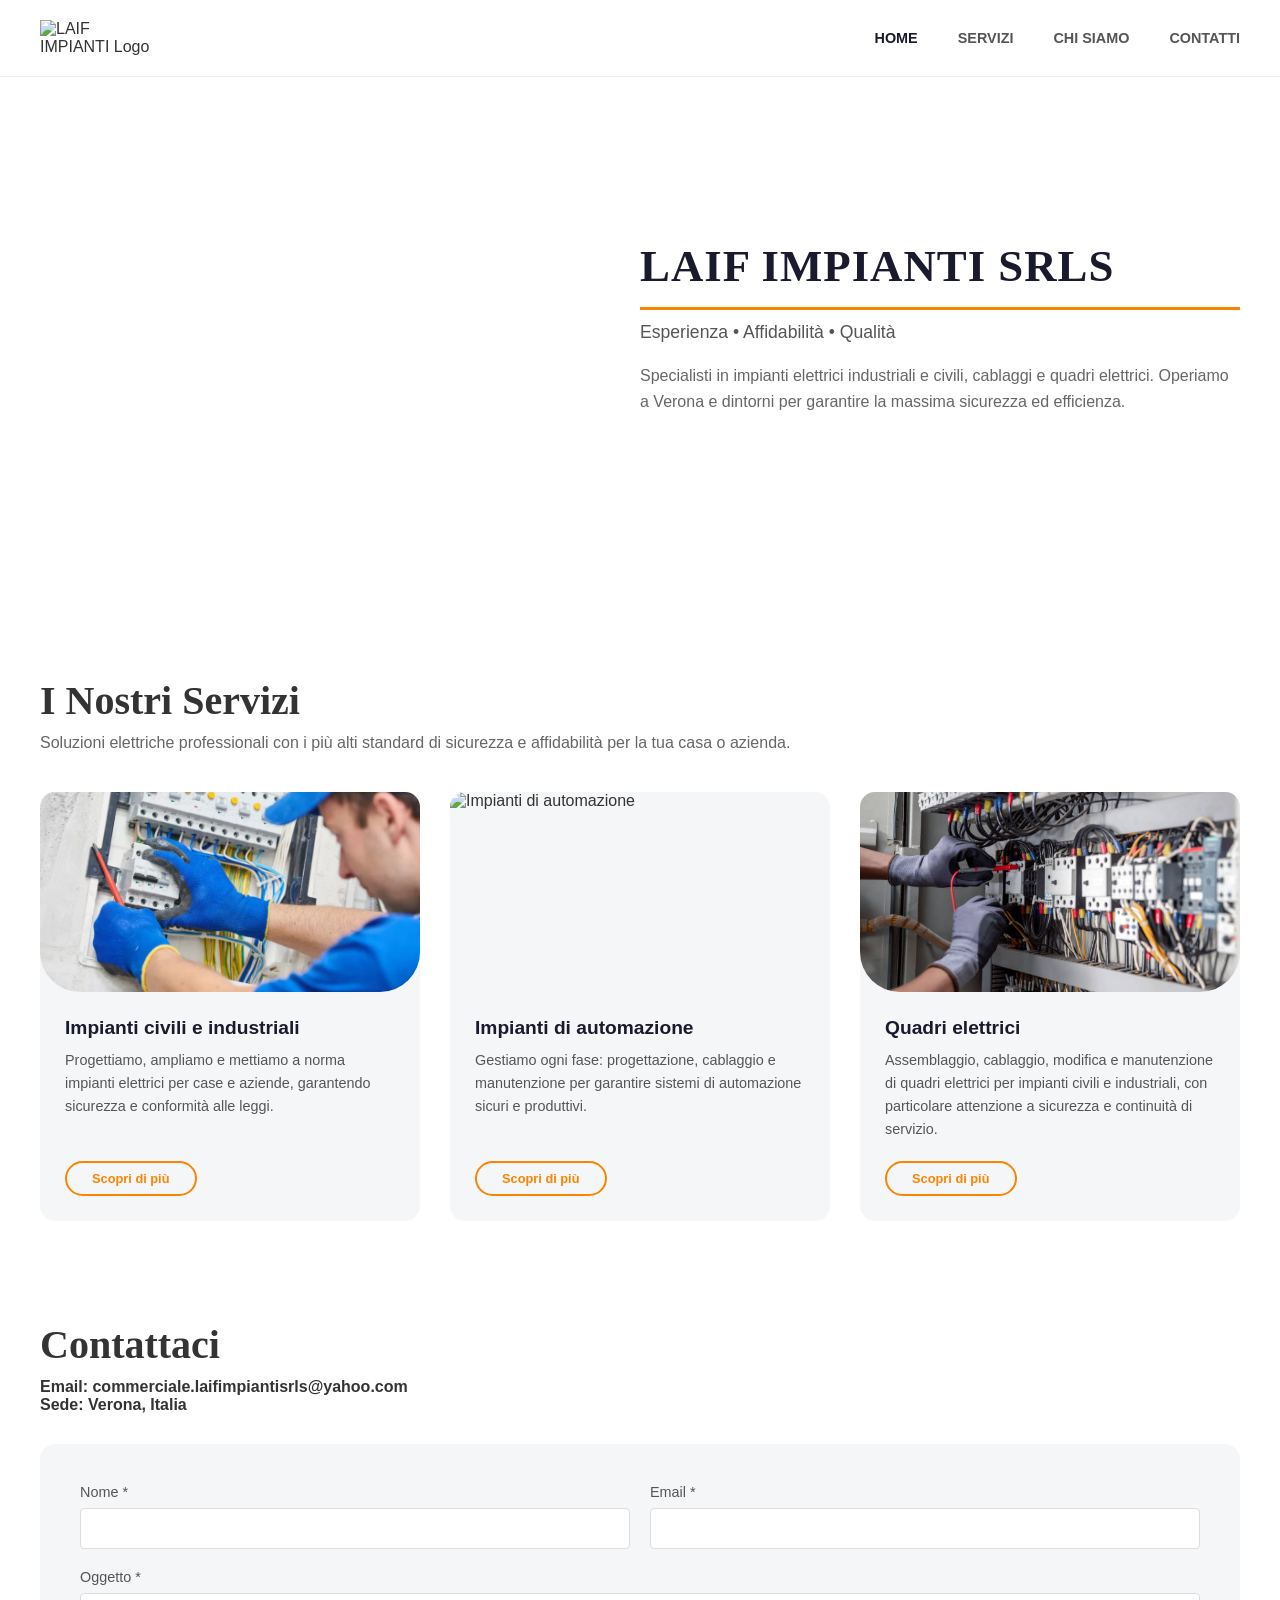
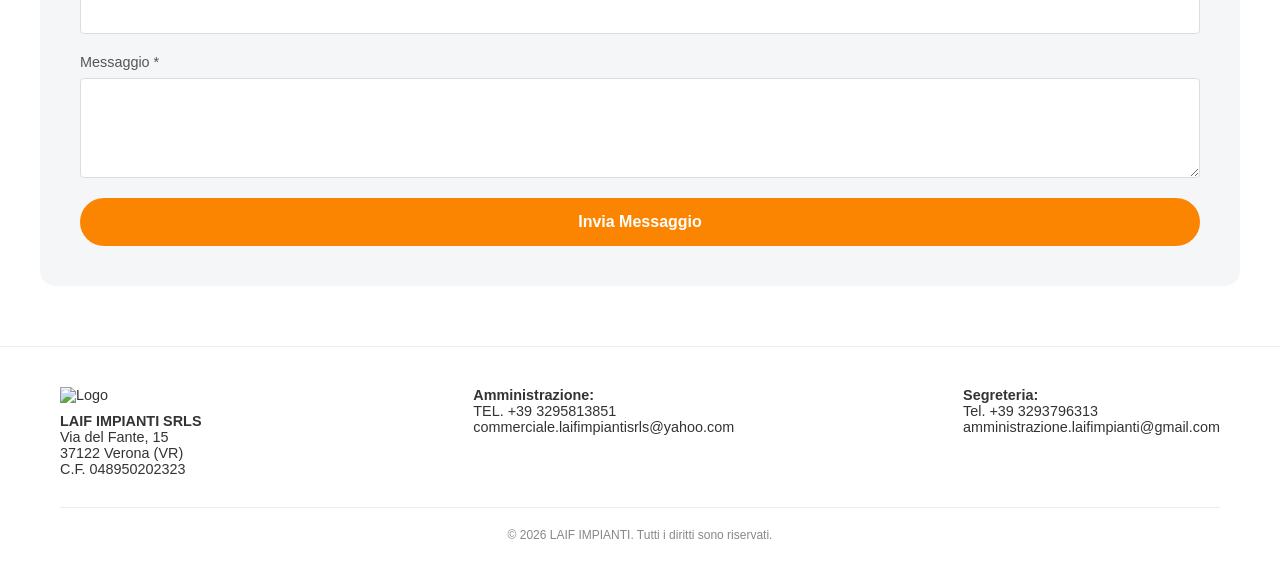
==== index.html @ b5aeb515 "Rename index.html.txt to index.html" ====
<!DOCTYPE html>
<html lang="it">
<head>
    <meta charset="UTF-8">
    <meta name="viewport" content="width=device-width, initial-scale=1.0">
    <title>LAIF IMPIANTI SRLS - Home</title>
    <style>
        * { margin: 0; padding: 0; box-sizing: border-box; }
        body { font-family: 'Open Sans', sans-serif; color: #333; background: #fff; }
        a { text-decoration: none; color: inherit; }
        ul { list-style: none; }

        .container { max-width: 1200px; margin: 0 auto; padding: 0 20px; }

        /* --- HEADER --- */
        header {
            display: flex; justify-content: space-between; align-items: center;
            padding: 20px 40px; border-bottom: 1px solid #eee;
        }
        .logo { width: 120px; height: auto; }
        nav ul { display: flex; gap: 40px; }
        nav a {
            text-transform: uppercase; font-size: 0.9rem;
            color: #555; font-weight: 600;
        }
        nav a.active { color: #1a1a2e; }

        /* --- HERO --- */
        .hero {
            display: flex; flex-wrap: wrap; min-height: 500px;
            margin-bottom: 60px;
        }
        .hero-img {
            flex: 1; min-width: 300px;
            background-image: url('operaio-cablaggio.jpg');
            background-size: cover; background-position: center;
        }
        .hero-text {
            flex: 1; min-width: 300px; padding: 60px 40px;
            display: flex; flex-direction: column; justify-content: center;
        }
        .hero-text h1 {
            font-family: 'Georgia', serif;
            font-size: 2.8rem; font-weight: 900;
            text-transform: uppercase; letter-spacing: 1px;
            color: #1a1a2e; margin-bottom: 15px;
        }
        .hero-text .sub {
            border-top: 3px solid #fb8500; padding-top: 12px;
            font-size: 1.1rem; color: #555; margin-bottom: 20px;
        }
        .hero-text p { color: #666; line-height: 1.6; }

        /* --- SERVIZI --- */
        .servizi { padding: 40px 0 80px; }
        .servizi h2 {
            font-family: 'Georgia', serif;
            font-size: 2.5rem; margin-bottom: 10px;
        }
        .servizi .sottotitolo { color: #666; margin-bottom: 40px; }

        .cards-grid {
            display: grid; grid-template-columns: repeat(auto-fit, minmax(280px, 1fr));
            gap: 30px;
        }
        .card {
            background: #f5f6f8; border-radius: 15px; overflow: hidden;
            display: flex; flex-direction: column;
        }
        .card img {
            width: 100%; height: 200px; object-fit: cover;
            border-bottom-left-radius: 40px;
            border-bottom-right-radius: 40px;
        }
        .card-body { padding: 25px; flex-grow: 1; display: flex; flex-direction: column; }
        .card-body h3 { font-size: 1.2rem; margin-bottom: 10px; color: #1a1a2e; }
        .card-body p { font-size: 0.9rem; color: #555; margin-bottom: 20px; line-height: 1.6; }
        .btn-piu {
            display: inline-block; border: 2px solid #fb8500;
            color: #fb8500; padding: 8px 25px; border-radius: 50px;
            font-size: 0.8rem; font-weight: 600; text-align: center;
            margin-top: auto; align-self: flex-start;
        }

        /* --- CONTATTI --- */
        .contatti { padding: 20px 0 60px; }
        .contatti h2 {
            font-family: 'Georgia', serif;
            font-size: 2.5rem; margin-bottom: 10px;
        }
        .contatti-info { margin-bottom: 30px; font-weight: 600; }

        .form-box {
            background: #f5f6f8; padding: 40px; border-radius: 15px;
        }
        .form-row { display: flex; gap: 20px; flex-wrap: wrap; margin-bottom: 20px; }
        .form-group { flex: 1; min-width: 250px; display: flex; flex-direction: column; }
        .form-group label { font-size: 0.9rem; color: #555; margin-bottom: 8px; }
        .form-group input, .form-group textarea {
            padding: 12px; border: 1px solid #ddd; border-radius: 4px;
            width: 100%; background: white;
        }
        .form-group textarea { height: 100px; resize: vertical; }
        .btn-invia {
            width: 100%; padding: 15px; background: #fb8500;
            border: none; border-radius: 30px; color: white;
            font-weight: bold; font-size: 1rem; cursor: pointer;
        }

        /* --- FOOTER --- */
        footer { border-top: 1px solid #eee; padding: 40px 0 20px; font-size: 0.9rem; }
        .footer-grid {
            display: grid; grid-template-columns: 1fr 2fr; gap: 40px;
            margin-bottom: 30px;
        }
        .footer-col p { font-size: 0.85rem; line-height: 1.6; color: #555; }
        .footer-col strong { font-weight: 700; }
        .copyright {
            text-align: center; color: #888;
            font-size: 0.75rem; border-top: 1px solid #eee;
            padding-top: 20px;
        }

        @media (max-width: 768px) {
            header { flex-direction: column; gap: 15px; }
            nav ul { flex-wrap: wrap; justify-content: center; gap: 15px; }
            .footer-grid { grid-template-columns: 1fr; }
        }
    </style>
</head>
<body>

    <header>
        <img src="logo-laif.png" alt="LAIF IMPIANTI Logo" class="logo">
        <nav>
            <ul>
                <li><a href="index.html" class="active">Home</a></li>
                <li><a href="servizi.html">Servizi</a></li>
                <li><a href="chi-siamo.html">Chi Siamo</a></li>
                <li><a href="contatti.html">Contatti</a></li>
            </ul>
        </nav>
    </header>

    <main>
        <!-- HERO -->
        <section class="hero">
            <div class="hero-img"></div>
            <div class="hero-text">
                <h1>LAIF IMPIANTI SRLS</h1>
                <div class="sub">Esperienza • Affidabilità • Qualità</div>
                <p>Specialisti in impianti elettrici industriali e civili, cablaggi e quadri elettrici. Operiamo a Verona e dintorni per garantire la massima sicurezza ed efficienza.</p>
            </div>
        </section>

        <!-- SERVIZI -->
        <section class="servizi container">
            <h2>I Nostri Servizi</h2>
            <p class="sottotitolo">Soluzioni elettriche professionali con i più alti standard di sicurezza e affidabilità per la tua casa o azienda.</p>

            <div class="cards-grid">
                <div class="card">
                    <img src="impianto-elettrico.jpg" alt="Impianti civili e industriali">
                    <div class="card-body">
                        <h3>Impianti civili e industriali</h3>
                        <p>Progettiamo, ampliamo e mettiamo a norma impianti elettrici per case e aziende, garantendo sicurezza e conformità alle leggi.</p>
                        <a href="servizi.html" class="btn-piu">Scopri di più</a>
                    </div>
                </div>
                <div class="card">
                    <img src="robot-fabbrica.jpg" alt="Impianti di automazione">
                    <div class="card-body">
                        <h3>Impianti di automazione</h3>
                        <p>Gestiamo ogni fase: progettazione, cablaggio e manutenzione per garantire sistemi di automazione sicuri e produttivi.</p>
                        <a href="servizi.html" class="btn-piu">Scopri di più</a>
                    </div>
                </div>
                <div class="card">
                    <img src="cablaggio-quadro.jpg" alt="Quadri elettrici">
                    <div class="card-body">
                        <h3>Quadri elettrici</h3>
                        <p>Assemblaggio, cablaggio, modifica e manutenzione di quadri elettrici per impianti civili e industriali, con particolare attenzione a sicurezza e continuità di servizio.</p>
                        <a href="servizi.html" class="btn-piu">Scopri di più</a>
                    </div>
                </div>
            </div>
        </section>

        <!-- CONTATTI -->
        <section class="contatti container">
            <h2>Contattaci</h2>
            <div class="contatti-info">
                <p>Email: commerciale.laifimpiantisrls@yahoo.com</p>
                <p>Sede: Verona, Italia</p>
            </div>

            <div class="form-box">
                <form action="https://formspree.io/f/IL-TUO-ID" method="POST">
                    <div class="form-row">
                        <div class="form-group">
                            <label>Nome *</label>
                            <input type="text" name="nome" required>
                        </div>
                        <div class="form-group">
                            <label>Email *</label>
                            <input type="email" name="email" required>
                        </div>
                    </div>
                    <div class="form-group" style="margin-bottom:20px">
                        <label>Oggetto *</label>
                        <input type="text" name="oggetto" required>
                    </div>
                    <div class="form-group" style="margin-bottom:20px">
                        <label>Messaggio *</label>
                        <textarea name="messaggio" required></textarea>
                    </div>
                    <button type="submit" class="btn-invia">Invia Messaggio</button>
                </form>
            </div>
        </section>
    </main>

    <footer>
        <div class="container">
            <div class="footer-grid">
                <div>
                    <img src="logo-laif.png" alt="Logo" style="width:100px; margin-bottom:10px;">
                    <h4>LAIF IMPIANTI SRLS</h4>
                    <p>
                        Via del Fante, 15<br>
                        37122 Verona (VR)<br>
                        C.F. 048950202323
                    </p>
                </div>
                <div style="display:flex; justify-content:space-between; flex-wrap:wrap; gap:20px;">
                    <div>
                        <strong>Amministrazione:</strong><br>
                        TEL. +39 3295813851<br>
                        commerciale.laifimpiantisrls@yahoo.com
                    </div>
                    <div>
                        <strong>Segreteria:</strong><br>
                        Tel. +39 3293796313<br>
                        amministrazione.laifimpianti@gmail.com
                    </div>
                </div>
            </div>
            <div class="copyright">© 2026 LAIF IMPIANTI. Tutti i diritti sono riservati.</div>
        </div>
    </footer>

</body>
</html>
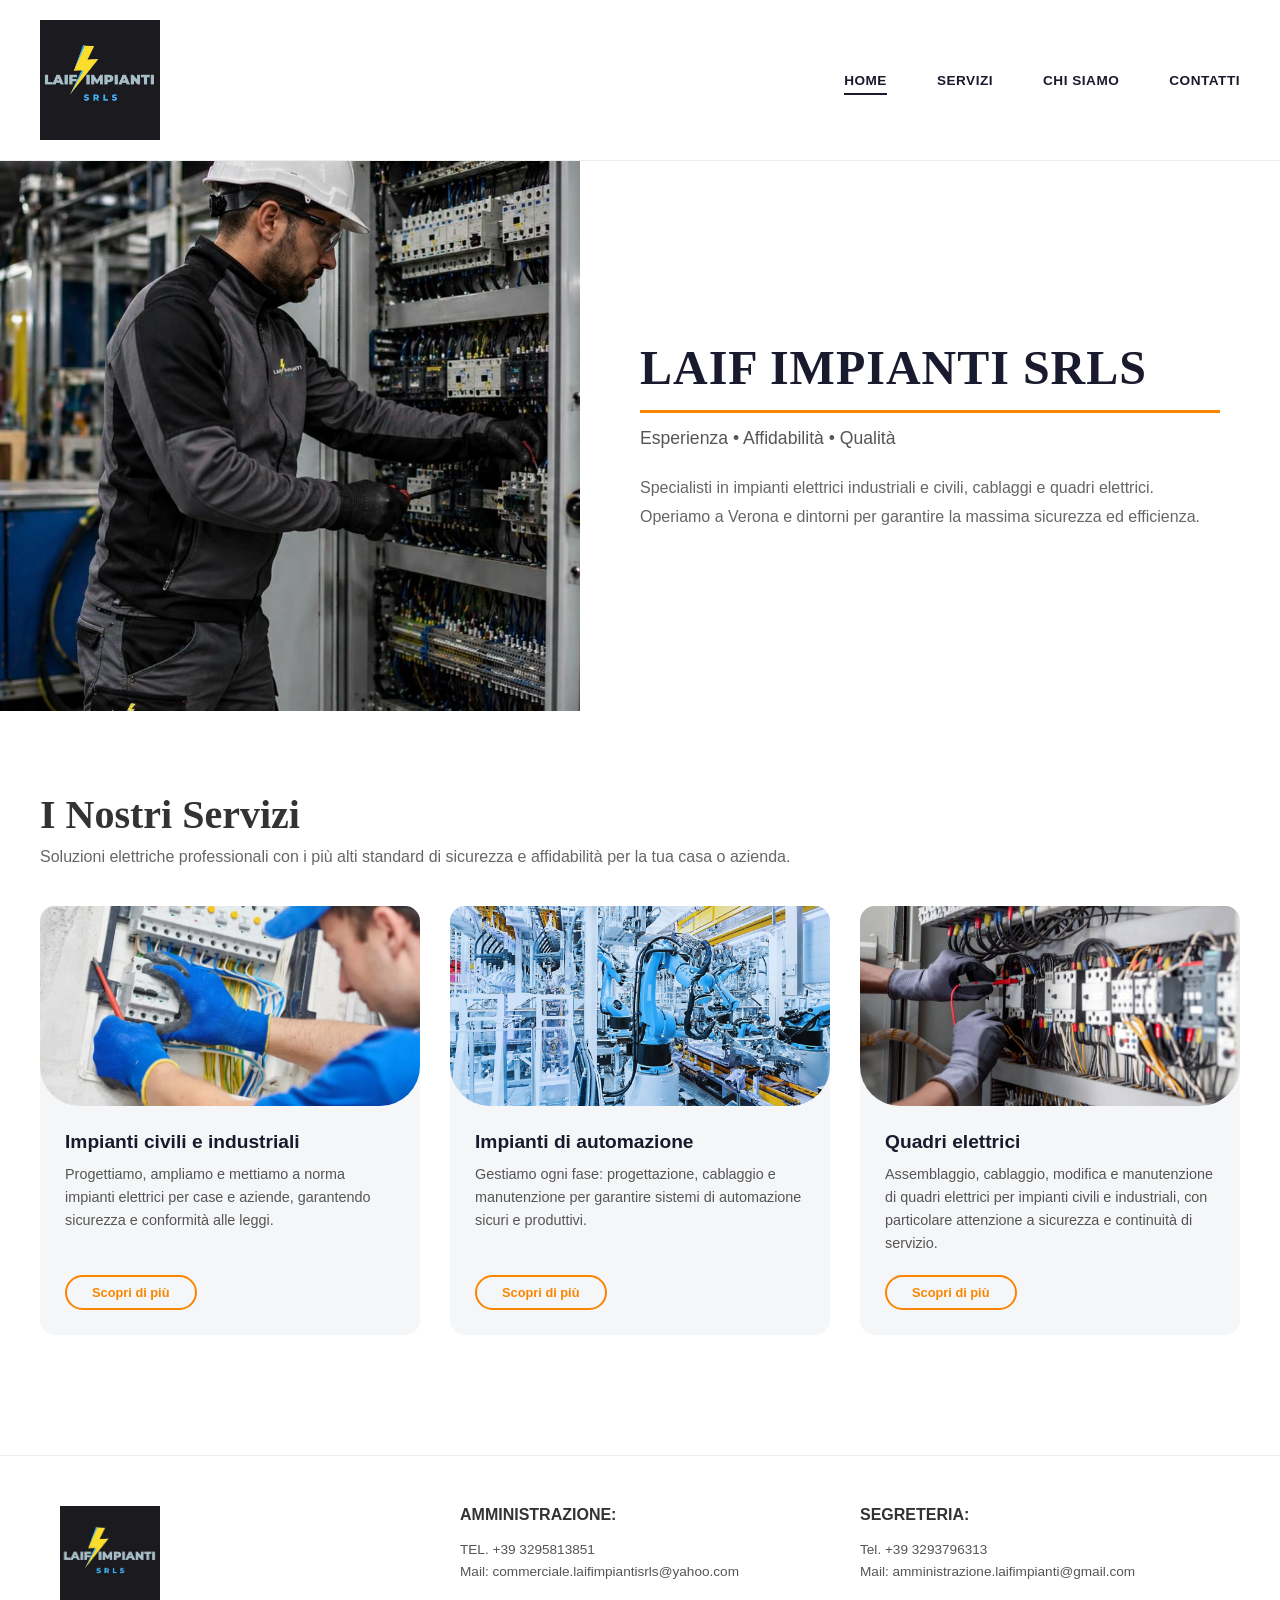
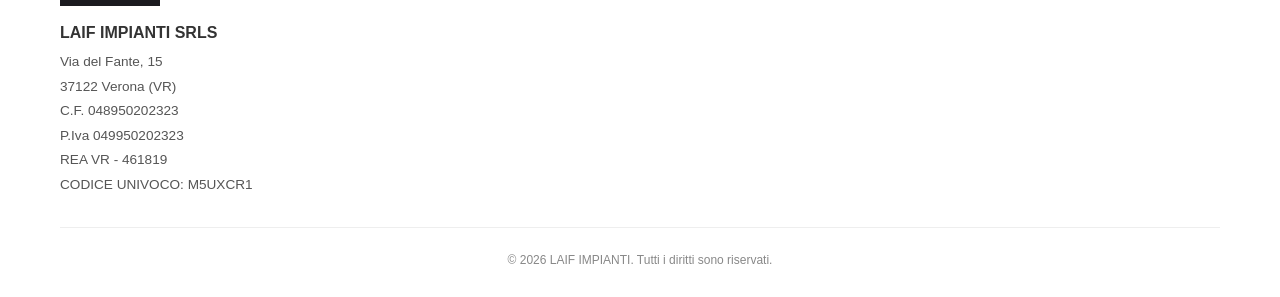
==== commit a142b20b: "Update index.html" ====
--- a/index.html
+++ b/index.html
@@ -5,6 +5,7 @@
     <meta name="viewport" content="width=device-width, initial-scale=1.0">
     <title>LAIF IMPIANTI SRLS - Home</title>
     <style>
+        /* --- RESET --- */
         * { margin: 0; padding: 0; box-sizing: border-box; }
         body { font-family: 'Open Sans', sans-serif; color: #333; background: #fff; }
         a { text-decoration: none; color: inherit; }
@@ -18,113 +19,231 @@
             padding: 20px 40px; border-bottom: 1px solid #eee;
         }
         .logo { width: 120px; height: auto; }
-        nav ul { display: flex; gap: 40px; }
+        nav ul { display: flex; gap: 50px; }
         nav a {
-            text-transform: uppercase; font-size: 0.9rem;
-            color: #555; font-weight: 600;
-        }
-        nav a.active { color: #1a1a2e; }
-
-        /* --- HERO --- */
+            text-transform: uppercase; font-size: 0.85rem;
+            color: #1a1a2e; font-weight: 700;
+            letter-spacing: 0.5px;
+        }
+        nav a.active { border-bottom: 2px solid #1a1a2e; padding-bottom: 5px; }
+
+        /* --- HERO SECTION --- */
         .hero {
-            display: flex; flex-wrap: wrap; min-height: 500px;
+            display: flex;
+            flex-wrap: wrap;
+            width: 100%;
             margin-bottom: 60px;
         }
-        .hero-img {
-            flex: 1; min-width: 300px;
+
+        .hero-image {
+            flex: 1;
+            min-width: 400px;
+            height: 550px;
+            /* Usa la tua foto operaio-cablaggio.jpg */
             background-image: url('operaio-cablaggio.jpg');
-            background-size: cover; background-position: center;
-        }
+            background-size: cover;
+            background-position: center;
+        }
+
         .hero-text {
-            flex: 1; min-width: 300px; padding: 60px 40px;
-            display: flex; flex-direction: column; justify-content: center;
-        }
+            flex: 1;
+            min-width: 400px;
+            padding: 80px 60px;
+            display: flex;
+            flex-direction: column;
+            justify-content: center;
+            background: white;
+        }
+
         .hero-text h1 {
             font-family: 'Georgia', serif;
-            font-size: 2.8rem; font-weight: 900;
-            text-transform: uppercase; letter-spacing: 1px;
-            color: #1a1a2e; margin-bottom: 15px;
-        }
+            font-size: 3rem;
+            font-weight: 900;
+            text-transform: uppercase;
+            letter-spacing: 1px;
+            color: #1a1a2e;
+            margin-bottom: 15px;
+        }
+
         .hero-text .sub {
-            border-top: 3px solid #fb8500; padding-top: 12px;
-            font-size: 1.1rem; color: #555; margin-bottom: 20px;
-        }
-        .hero-text p { color: #666; line-height: 1.6; }
-
-        /* --- SERVIZI --- */
-        .servizi { padding: 40px 0 80px; }
-        .servizi h2 {
+            border-top: 3px solid #fb8500;
+            padding-top: 15px;
+            font-size: 1.1rem;
+            color: #555;
+            margin-bottom: 25px;
+            font-weight: 400;
+        }
+
+        .hero-text p {
+            color: #666;
+            line-height: 1.8;
+            font-size: 1rem;
+        }
+
+        /* --- SERVIZI (riassunto) --- */
+        .servizi-home {
+            padding: 20px 0 60px;
+        }
+        .servizi-home h2 {
             font-family: 'Georgia', serif;
-            font-size: 2.5rem; margin-bottom: 10px;
-        }
-        .servizi .sottotitolo { color: #666; margin-bottom: 40px; }
+            font-size: 2.5rem;
+            margin-bottom: 10px;
+        }
+        .servizi-home .sottotitolo {
+            color: #666;
+            margin-bottom: 40px;
+        }
 
         .cards-grid {
-            display: grid; grid-template-columns: repeat(auto-fit, minmax(280px, 1fr));
+            display: grid;
+            grid-template-columns: repeat(auto-fit, minmax(280px, 1fr));
             gap: 30px;
         }
         .card {
-            background: #f5f6f8; border-radius: 15px; overflow: hidden;
-            display: flex; flex-direction: column;
+            background: #f5f6f8;
+            border-radius: 15px;
+            overflow: hidden;
+            display: flex;
+            flex-direction: column;
         }
         .card img {
-            width: 100%; height: 200px; object-fit: cover;
+            width: 100%;
+            height: 200px;
+            object-fit: cover;
             border-bottom-left-radius: 40px;
             border-bottom-right-radius: 40px;
         }
-        .card-body { padding: 25px; flex-grow: 1; display: flex; flex-direction: column; }
-        .card-body h3 { font-size: 1.2rem; margin-bottom: 10px; color: #1a1a2e; }
-        .card-body p { font-size: 0.9rem; color: #555; margin-bottom: 20px; line-height: 1.6; }
+        .card-body {
+            padding: 25px;
+            flex-grow: 1;
+            display: flex;
+            flex-direction: column;
+        }
+        .card-body h3 {
+            font-size: 1.2rem;
+            margin-bottom: 10px;
+            color: #1a1a2e;
+        }
+        .card-body p {
+            font-size: 0.9rem;
+            color: #555;
+            margin-bottom: 20px;
+            line-height: 1.6;
+        }
         .btn-piu {
-            display: inline-block; border: 2px solid #fb8500;
-            color: #fb8500; padding: 8px 25px; border-radius: 50px;
-            font-size: 0.8rem; font-weight: 600; text-align: center;
-            margin-top: auto; align-self: flex-start;
-        }
-
-        /* --- CONTATTI --- */
-        .contatti { padding: 20px 0 60px; }
-        .contatti h2 {
-            font-family: 'Georgia', serif;
-            font-size: 2.5rem; margin-bottom: 10px;
-        }
-        .contatti-info { margin-bottom: 30px; font-weight: 600; }
-
-        .form-box {
-            background: #f5f6f8; padding: 40px; border-radius: 15px;
-        }
-        .form-row { display: flex; gap: 20px; flex-wrap: wrap; margin-bottom: 20px; }
-        .form-group { flex: 1; min-width: 250px; display: flex; flex-direction: column; }
-        .form-group label { font-size: 0.9rem; color: #555; margin-bottom: 8px; }
-        .form-group input, .form-group textarea {
-            padding: 12px; border: 1px solid #ddd; border-radius: 4px;
-            width: 100%; background: white;
-        }
-        .form-group textarea { height: 100px; resize: vertical; }
-        .btn-invia {
-            width: 100%; padding: 15px; background: #fb8500;
-            border: none; border-radius: 30px; color: white;
-            font-weight: bold; font-size: 1rem; cursor: pointer;
-        }
-
-        /* --- FOOTER --- */
-        footer { border-top: 1px solid #eee; padding: 40px 0 20px; font-size: 0.9rem; }
-        .footer-grid {
-            display: grid; grid-template-columns: 1fr 2fr; gap: 40px;
-            margin-bottom: 30px;
-        }
-        .footer-col p { font-size: 0.85rem; line-height: 1.6; color: #555; }
-        .footer-col strong { font-weight: 700; }
+            display: inline-block;
+            border: 2px solid #fb8500;
+            color: #fb8500;
+            padding: 8px 25px;
+            border-radius: 50px;
+            font-size: 0.8rem;
+            font-weight: 600;
+            text-align: center;
+            margin-top: auto;
+            align-self: flex-start;
+        }
+
+        /* --- FOOTER CORRETTO --- */
+        footer {
+            border-top: 1px solid #eee;
+            padding: 50px 0 30px;
+            font-size: 0.9rem;
+            margin-top: 60px;
+        }
+
+        .footer-content {
+            display: flex;
+            flex-wrap: wrap;
+            justify-content: space-between;
+            align-items: flex-start;
+            gap: 40px;
+        }
+
+        /* Colonna 1: Logo e Sede */
+        .footer-col-sede {
+            flex: 1;
+            min-width: 250px;
+        }
+        .footer-col-sede img {
+            width: 100px;
+            margin-bottom: 15px;
+        }
+        .footer-col-sede h4 {
+            margin-bottom: 8px;
+            font-size: 1rem;
+            font-weight: 700;
+        }
+        .footer-col-sede p {
+            font-size: 0.85rem;
+            line-height: 1.8;
+            color: #555;
+        }
+
+        /* Colonna 2: Amministrazione */
+        .footer-col-admin {
+            flex: 1;
+            min-width: 200px;
+        }
+        .footer-col-admin h4 {
+            font-size: 1rem;
+            text-transform: uppercase;
+            margin-bottom: 15px;
+            font-weight: 700;
+        }
+        .footer-col-admin p {
+            font-size: 0.85rem;
+            line-height: 1.6;
+            color: #555;
+        }
+
+        /* Colonna 3: Segreteria */
+        .footer-col-seg {
+            flex: 1;
+            min-width: 200px;
+        }
+        .footer-col-seg h4 {
+            font-size: 1rem;
+            text-transform: uppercase;
+            margin-bottom: 15px;
+            font-weight: 700;
+        }
+        .footer-col-seg p {
+            font-size: 0.85rem;
+            line-height: 1.6;
+            color: #555;
+        }
+
         .copyright {
-            text-align: center; color: #888;
-            font-size: 0.75rem; border-top: 1px solid #eee;
-            padding-top: 20px;
-        }
-
+            text-align: center;
+            color: #888;
+            font-size: 0.75rem;
+            border-top: 1px solid #eee;
+            padding-top: 25px;
+            margin-top: 30px;
+        }
+
+        /* --- RESPONSIVE --- */
         @media (max-width: 768px) {
             header { flex-direction: column; gap: 15px; }
             nav ul { flex-wrap: wrap; justify-content: center; gap: 15px; }
-            .footer-grid { grid-template-columns: 1fr; }
+            
+            .hero { flex-direction: column; }
+            .hero-image {
+                width: 100%;
+                height: 300px;
+                min-width: unset;
+            }
+            .hero-text {
+                min-width: unset;
+                padding: 40px 20px;
+            }
+            .hero-text h1 { font-size: 2rem; }
+            
+            .footer-content {
+                flex-direction: column;
+                align-items: center;
+                text-align: center;
+            }
         }
     </style>
 </head>
@@ -145,7 +264,7 @@
     <main>
         <!-- HERO -->
         <section class="hero">
-            <div class="hero-img"></div>
+            <div class="hero-image"></div>
             <div class="hero-text">
                 <h1>LAIF IMPIANTI SRLS</h1>
                 <div class="sub">Esperienza • Affidabilità • Qualità</div>
@@ -153,14 +272,14 @@
             </div>
         </section>
 
-        <!-- SERVIZI -->
-        <section class="servizi container">
+        <!-- SERVIZI (riassunto Home) -->
+        <section class="servizi-home container">
             <h2>I Nostri Servizi</h2>
             <p class="sottotitolo">Soluzioni elettriche professionali con i più alti standard di sicurezza e affidabilità per la tua casa o azienda.</p>
 
             <div class="cards-grid">
                 <div class="card">
-                    <img src="impianto-elettrico.jpg" alt="Impianti civili e industriali">
+                    <img src="impianto-elettrico.jpg" alt="Impianti civili">
                     <div class="card-body">
                         <h3>Impianti civili e industriali</h3>
                         <p>Progettiamo, ampliamo e mettiamo a norma impianti elettrici per case e aziende, garantendo sicurezza e conformità alle leggi.</p>
@@ -168,7 +287,7 @@
                     </div>
                 </div>
                 <div class="card">
-                    <img src="robot-fabbrica.jpg" alt="Impianti di automazione">
+                    <img src="robot-fabbrica.jpg" alt="Automazione">
                     <div class="card-body">
                         <h3>Impianti di automazione</h3>
                         <p>Gestiamo ogni fase: progettazione, cablaggio e manutenzione per garantire sistemi di automazione sicuri e produttivi.</p>
@@ -185,66 +304,46 @@
                 </div>
             </div>
         </section>
-
-        <!-- CONTATTI -->
-        <section class="contatti container">
-            <h2>Contattaci</h2>
-            <div class="contatti-info">
-                <p>Email: commerciale.laifimpiantisrls@yahoo.com</p>
-                <p>Sede: Verona, Italia</p>
-            </div>
-
-            <div class="form-box">
-                <form action="https://formspree.io/f/IL-TUO-ID" method="POST">
-                    <div class="form-row">
-                        <div class="form-group">
-                            <label>Nome *</label>
-                            <input type="text" name="nome" required>
-                        </div>
-                        <div class="form-group">
-                            <label>Email *</label>
-                            <input type="email" name="email" required>
-                        </div>
-                    </div>
-                    <div class="form-group" style="margin-bottom:20px">
-                        <label>Oggetto *</label>
-                        <input type="text" name="oggetto" required>
-                    </div>
-                    <div class="form-group" style="margin-bottom:20px">
-                        <label>Messaggio *</label>
-                        <textarea name="messaggio" required></textarea>
-                    </div>
-                    <button type="submit" class="btn-invia">Invia Messaggio</button>
-                </form>
-            </div>
-        </section>
     </main>
 
     <footer>
         <div class="container">
-            <div class="footer-grid">
-                <div>
-                    <img src="logo-laif.png" alt="Logo" style="width:100px; margin-bottom:10px;">
+            <div class="footer-content">
+                
+                <!-- Colonna 1: Logo e Sede -->
+                <div class="footer-col-sede">
+                    <img src="logo-laif.png" alt="Logo">
                     <h4>LAIF IMPIANTI SRLS</h4>
                     <p>
                         Via del Fante, 15<br>
                         37122 Verona (VR)<br>
-                        C.F. 048950202323
+                        C.F. 048950202323<br>
+                        P.Iva 049950202323<br>
+                        REA VR - 461819<br>
+                        CODICE UNIVOCO: M5UXCR1
                     </p>
                 </div>
-                <div style="display:flex; justify-content:space-between; flex-wrap:wrap; gap:20px;">
-                    <div>
-                        <strong>Amministrazione:</strong><br>
+
+                <!-- Colonna 2: Amministrazione -->
+                <div class="footer-col-admin">
+                    <h4>Amministrazione:</h4>
+                    <p>
                         TEL. +39 3295813851<br>
-                        commerciale.laifimpiantisrls@yahoo.com
-                    </div>
-                    <div>
-                        <strong>Segreteria:</strong><br>
+                        Mail: commerciale.laifimpiantisrls@yahoo.com
+                    </p>
+                </div>
+
+                <!-- Colonna 3: Segreteria -->
+                <div class="footer-col-seg">
+                    <h4>Segreteria:</h4>
+                    <p>
                         Tel. +39 3293796313<br>
-                        amministrazione.laifimpianti@gmail.com
-                    </div>
-                </div>
+                        Mail: amministrazione.laifimpianti@gmail.com
+                    </p>
+                </div>
+
             </div>
+
             <div class="copyright">© 2026 LAIF IMPIANTI. Tutti i diritti sono riservati.</div>
         </div>
     </footer>
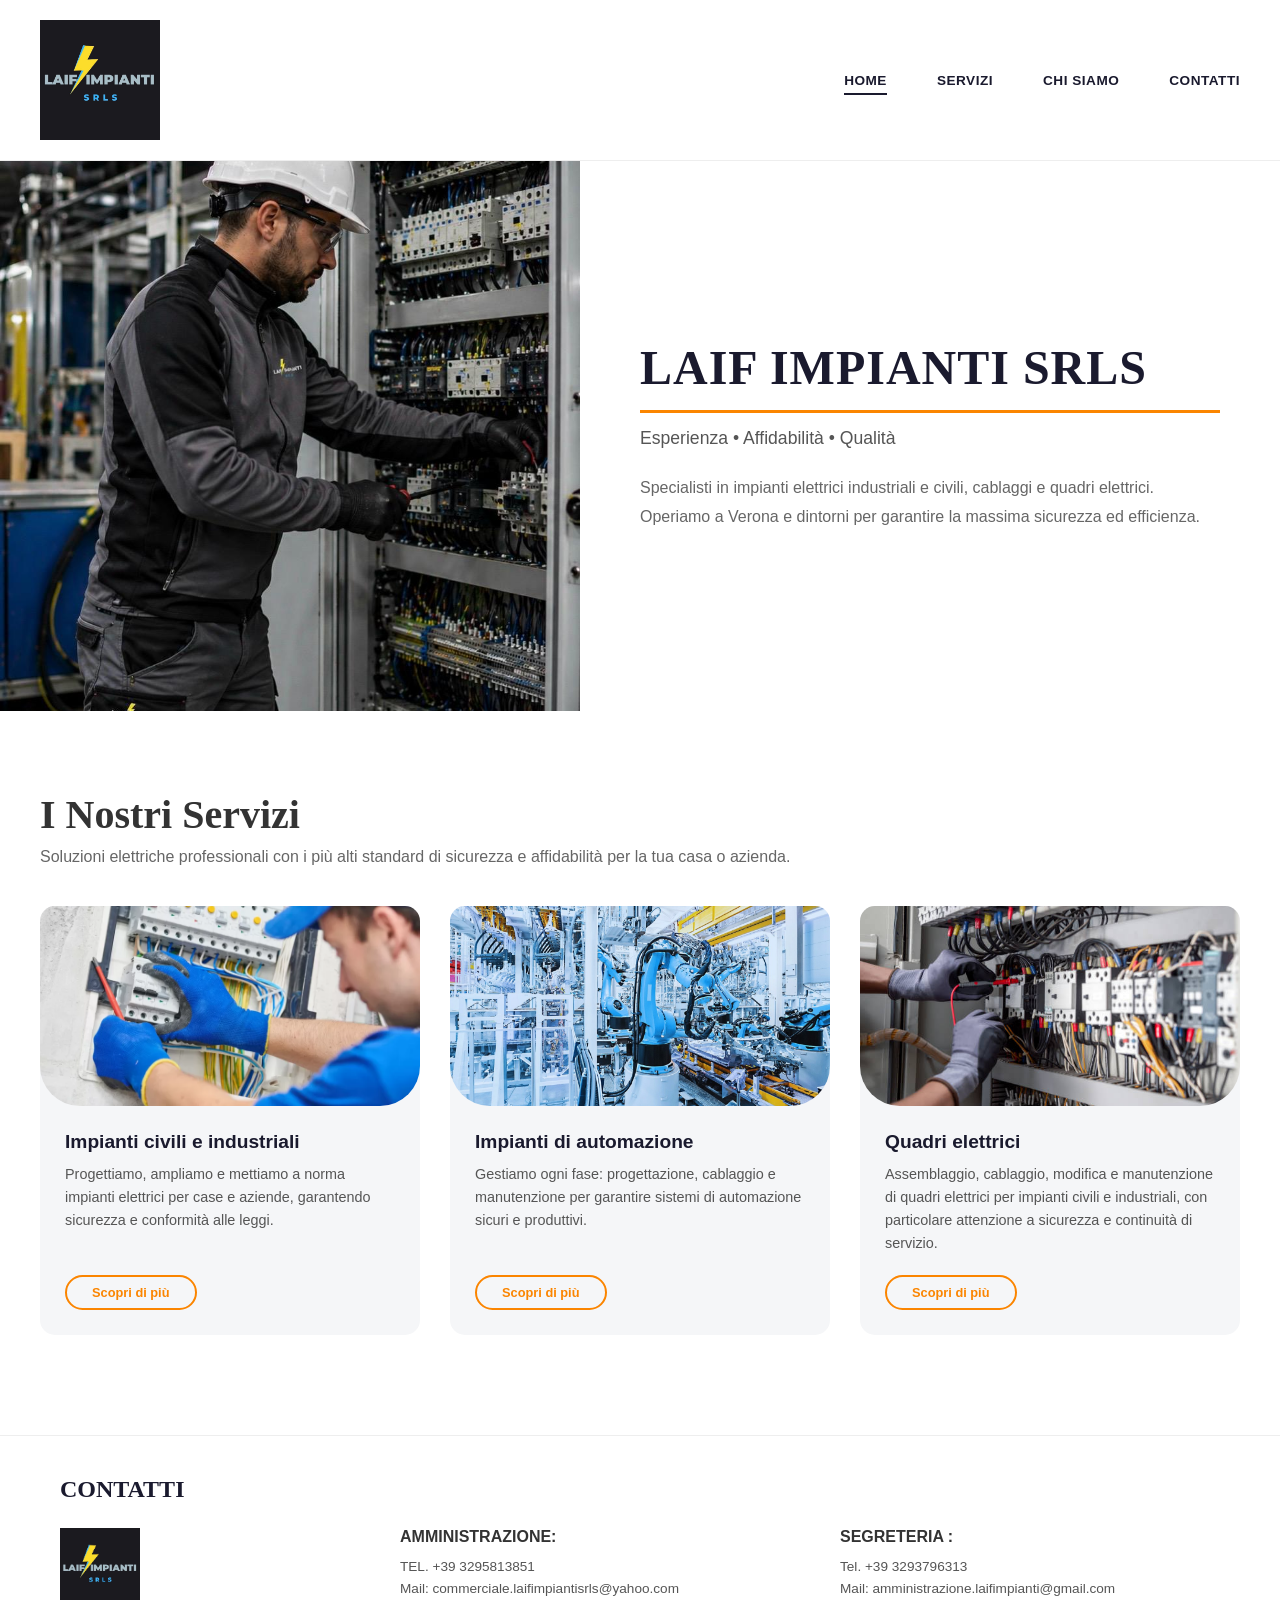
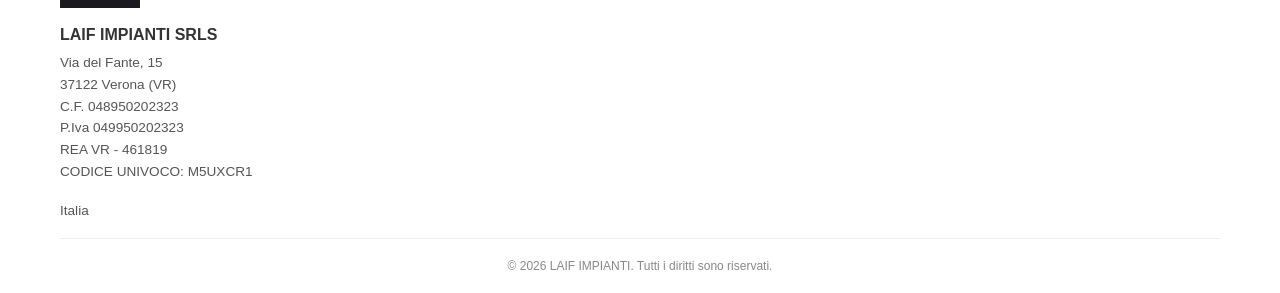
==== commit ebb2397c: "Update index.html" ====
--- a/index.html
+++ b/index.html
@@ -5,7 +5,6 @@
     <meta name="viewport" content="width=device-width, initial-scale=1.0">
     <title>LAIF IMPIANTI SRLS - Home</title>
     <style>
-        /* --- RESET --- */
         * { margin: 0; padding: 0; box-sizing: border-box; }
         body { font-family: 'Open Sans', sans-serif; color: #333; background: #fff; }
         a { text-decoration: none; color: inherit; }
@@ -27,223 +26,96 @@
         }
         nav a.active { border-bottom: 2px solid #1a1a2e; padding-bottom: 5px; }
 
-        /* --- HERO SECTION --- */
+        /* --- HERO --- */
         .hero {
-            display: flex;
-            flex-wrap: wrap;
-            width: 100%;
-            margin-bottom: 60px;
-        }
-
+            display: flex; flex-wrap: wrap; width: 100%; margin-bottom: 60px;
+        }
         .hero-image {
-            flex: 1;
-            min-width: 400px;
-            height: 550px;
-            /* Usa la tua foto operaio-cablaggio.jpg */
+            flex: 1; min-width: 400px; height: 550px;
             background-image: url('operaio-cablaggio.jpg');
-            background-size: cover;
-            background-position: center;
-        }
-
+            background-size: cover; background-position: center;
+        }
         .hero-text {
-            flex: 1;
-            min-width: 400px;
-            padding: 80px 60px;
-            display: flex;
-            flex-direction: column;
-            justify-content: center;
+            flex: 1; min-width: 400px; padding: 80px 60px;
+            display: flex; flex-direction: column; justify-content: center;
             background: white;
         }
-
         .hero-text h1 {
-            font-family: 'Georgia', serif;
-            font-size: 3rem;
-            font-weight: 900;
-            text-transform: uppercase;
-            letter-spacing: 1px;
-            color: #1a1a2e;
-            margin-bottom: 15px;
-        }
-
+            font-family: 'Georgia', serif; font-size: 3rem; font-weight: 900;
+            text-transform: uppercase; letter-spacing: 1px;
+            color: #1a1a2e; margin-bottom: 15px;
+        }
         .hero-text .sub {
-            border-top: 3px solid #fb8500;
-            padding-top: 15px;
-            font-size: 1.1rem;
-            color: #555;
-            margin-bottom: 25px;
-            font-weight: 400;
-        }
-
-        .hero-text p {
-            color: #666;
-            line-height: 1.8;
-            font-size: 1rem;
-        }
+            border-top: 3px solid #fb8500; padding-top: 15px;
+            font-size: 1.1rem; color: #555; margin-bottom: 25px;
+        }
+        .hero-text p { color: #666; line-height: 1.8; font-size: 1rem; }
 
         /* --- SERVIZI (riassunto) --- */
-        .servizi-home {
-            padding: 20px 0 60px;
-        }
+        .servizi-home { padding: 20px 0 60px; }
         .servizi-home h2 {
-            font-family: 'Georgia', serif;
-            font-size: 2.5rem;
-            margin-bottom: 10px;
-        }
-        .servizi-home .sottotitolo {
-            color: #666;
-            margin-bottom: 40px;
-        }
+            font-family: 'Georgia', serif; font-size: 2.5rem; margin-bottom: 10px;
+        }
+        .servizi-home .sottotitolo { color: #666; margin-bottom: 40px; }
 
         .cards-grid {
-            display: grid;
-            grid-template-columns: repeat(auto-fit, minmax(280px, 1fr));
-            gap: 30px;
+            display: grid; grid-template-columns: repeat(auto-fit, minmax(280px, 1fr)); gap: 30px;
         }
         .card {
-            background: #f5f6f8;
-            border-radius: 15px;
-            overflow: hidden;
-            display: flex;
-            flex-direction: column;
+            background: #f5f6f8; border-radius: 15px; overflow: hidden;
+            display: flex; flex-direction: column;
         }
         .card img {
-            width: 100%;
-            height: 200px;
-            object-fit: cover;
-            border-bottom-left-radius: 40px;
-            border-bottom-right-radius: 40px;
-        }
-        .card-body {
-            padding: 25px;
-            flex-grow: 1;
-            display: flex;
-            flex-direction: column;
-        }
-        .card-body h3 {
-            font-size: 1.2rem;
-            margin-bottom: 10px;
-            color: #1a1a2e;
-        }
-        .card-body p {
-            font-size: 0.9rem;
-            color: #555;
-            margin-bottom: 20px;
-            line-height: 1.6;
-        }
+            width: 100%; height: 200px; object-fit: cover;
+            border-bottom-left-radius: 40px; border-bottom-right-radius: 40px;
+        }
+        .card-body { padding: 25px; flex-grow: 1; display: flex; flex-direction: column; }
+        .card-body h3 { font-size: 1.2rem; margin-bottom: 10px; color: #1a1a2e; }
+        .card-body p { font-size: 0.9rem; color: #555; margin-bottom: 20px; line-height: 1.6; }
         .btn-piu {
-            display: inline-block;
-            border: 2px solid #fb8500;
-            color: #fb8500;
-            padding: 8px 25px;
-            border-radius: 50px;
-            font-size: 0.8rem;
-            font-weight: 600;
-            text-align: center;
-            margin-top: auto;
-            align-self: flex-start;
+            display: inline-block; border: 2px solid #fb8500; color: #fb8500;
+            padding: 8px 25px; border-radius: 50px; font-size: 0.8rem; font-weight: 600;
+            margin-top: auto; align-self: flex-start;
         }
 
         /* --- FOOTER CORRETTO --- */
         footer {
-            border-top: 1px solid #eee;
-            padding: 50px 0 30px;
-            font-size: 0.9rem;
-            margin-top: 60px;
-        }
-
+            border-top: 1px solid #eee; padding: 40px 0 20px; font-size: 0.9rem; margin-top: 40px;
+            background: white;
+        }
+        .footer-title h3 {
+            font-family: 'Georgia', serif; font-size: 1.5rem; font-weight: 700;
+            color: #1a1a2e; margin-bottom: 25px; text-align: left;
+        }
         .footer-content {
-            display: flex;
-            flex-wrap: wrap;
-            justify-content: space-between;
-            align-items: flex-start;
-            gap: 40px;
-        }
-
-        /* Colonna 1: Logo e Sede */
-        .footer-col-sede {
-            flex: 1;
-            min-width: 250px;
-        }
-        .footer-col-sede img {
-            width: 100px;
-            margin-bottom: 15px;
-        }
-        .footer-col-sede h4 {
-            margin-bottom: 8px;
-            font-size: 1rem;
-            font-weight: 700;
-        }
-        .footer-col-sede p {
-            font-size: 0.85rem;
-            line-height: 1.8;
-            color: #555;
-        }
-
-        /* Colonna 2: Amministrazione */
-        .footer-col-admin {
-            flex: 1;
-            min-width: 200px;
-        }
-        .footer-col-admin h4 {
-            font-size: 1rem;
-            text-transform: uppercase;
-            margin-bottom: 15px;
-            font-weight: 700;
-        }
-        .footer-col-admin p {
-            font-size: 0.85rem;
-            line-height: 1.6;
-            color: #555;
-        }
-
-        /* Colonna 3: Segreteria */
-        .footer-col-seg {
-            flex: 1;
-            min-width: 200px;
-        }
-        .footer-col-seg h4 {
-            font-size: 1rem;
-            text-transform: uppercase;
-            margin-bottom: 15px;
-            font-weight: 700;
-        }
-        .footer-col-seg p {
-            font-size: 0.85rem;
-            line-height: 1.6;
-            color: #555;
-        }
-
-        .copyright {
-            text-align: center;
-            color: #888;
-            font-size: 0.75rem;
-            border-top: 1px solid #eee;
-            padding-top: 25px;
-            margin-top: 30px;
-        }
+            display: flex; flex-wrap: wrap; justify-content: flex-start; gap: 60px; margin-bottom: 20px;
+        }
+        .footer-col-sede { flex: 0 0 280px; }
+        .footer-col-sede .footer-logo { width: 80px; height: auto; margin-bottom: 15px; }
+        .footer-col-sede h4 { font-size: 1rem; font-weight: 700; text-transform: uppercase; margin-bottom: 8px; }
+        .footer-col-sede p { font-size: 0.85rem; line-height: 1.6; color: #555; }
+
+        .footer-col-admin { flex: 1; min-width: 200px; }
+        .footer-col-admin h4 { font-size: 1rem; font-weight: 700; text-transform: uppercase; margin-bottom: 10px; }
+        .footer-col-admin p { font-size: 0.85rem; line-height: 1.6; color: #555; }
+
+        .footer-col-seg { flex: 1; min-width: 200px; }
+        .footer-col-seg h4 { font-size: 1rem; font-weight: 700; text-transform: uppercase; margin-bottom: 10px; }
+        .footer-col-seg p { font-size: 0.85rem; line-height: 1.6; color: #555; }
+
+        .footer-extra p { font-size: 0.85rem; color: #555; margin-bottom: 20px; }
+        .copyright { text-align: center; color: #888; font-size: 0.75rem; border-top: 1px solid #eee; padding-top: 20px; }
 
         /* --- RESPONSIVE --- */
         @media (max-width: 768px) {
             header { flex-direction: column; gap: 15px; }
             nav ul { flex-wrap: wrap; justify-content: center; gap: 15px; }
-            
             .hero { flex-direction: column; }
-            .hero-image {
-                width: 100%;
-                height: 300px;
-                min-width: unset;
-            }
-            .hero-text {
-                min-width: unset;
-                padding: 40px 20px;
-            }
+            .hero-image { width: 100%; height: 300px; min-width: unset; }
+            .hero-text { min-width: unset; padding: 40px 20px; }
             .hero-text h1 { font-size: 2rem; }
-            
-            .footer-content {
-                flex-direction: column;
-                align-items: center;
-                text-align: center;
-            }
+            .footer-content { flex-direction: column; gap: 30px; }
+            .footer-col-sede { flex: unset; width: 100%; }
         }
     </style>
 </head>
@@ -272,7 +144,7 @@
             </div>
         </section>
 
-        <!-- SERVIZI (riassunto Home) -->
+        <!-- SERVIZI -->
         <section class="servizi-home container">
             <h2>I Nostri Servizi</h2>
             <p class="sottotitolo">Soluzioni elettriche professionali con i più alti standard di sicurezza e affidabilità per la tua casa o azienda.</p>
@@ -308,11 +180,13 @@
 
     <footer>
         <div class="container">
+            <div class="footer-title">
+                <h3>CONTATTI</h3>
+            </div>
+
             <div class="footer-content">
-                
-                <!-- Colonna 1: Logo e Sede -->
                 <div class="footer-col-sede">
-                    <img src="logo-laif.png" alt="Logo">
+                    <img src="logo-laif.png" alt="Logo LAIF IMPIANTI" class="footer-logo">
                     <h4>LAIF IMPIANTI SRLS</h4>
                     <p>
                         Via del Fante, 15<br>
@@ -324,7 +198,6 @@
                     </p>
                 </div>
 
-                <!-- Colonna 2: Amministrazione -->
                 <div class="footer-col-admin">
                     <h4>Amministrazione:</h4>
                     <p>
@@ -333,15 +206,17 @@
                     </p>
                 </div>
 
-                <!-- Colonna 3: Segreteria -->
                 <div class="footer-col-seg">
-                    <h4>Segreteria:</h4>
+                    <h4>Segreteria :</h4>
                     <p>
                         Tel. +39 3293796313<br>
                         Mail: amministrazione.laifimpianti@gmail.com
                     </p>
                 </div>
-
+            </div>
+
+            <div class="footer-extra">
+                <p>Italia</p>
             </div>
 
             <div class="copyright">© 2026 LAIF IMPIANTI. Tutti i diritti sono riservati.</div>
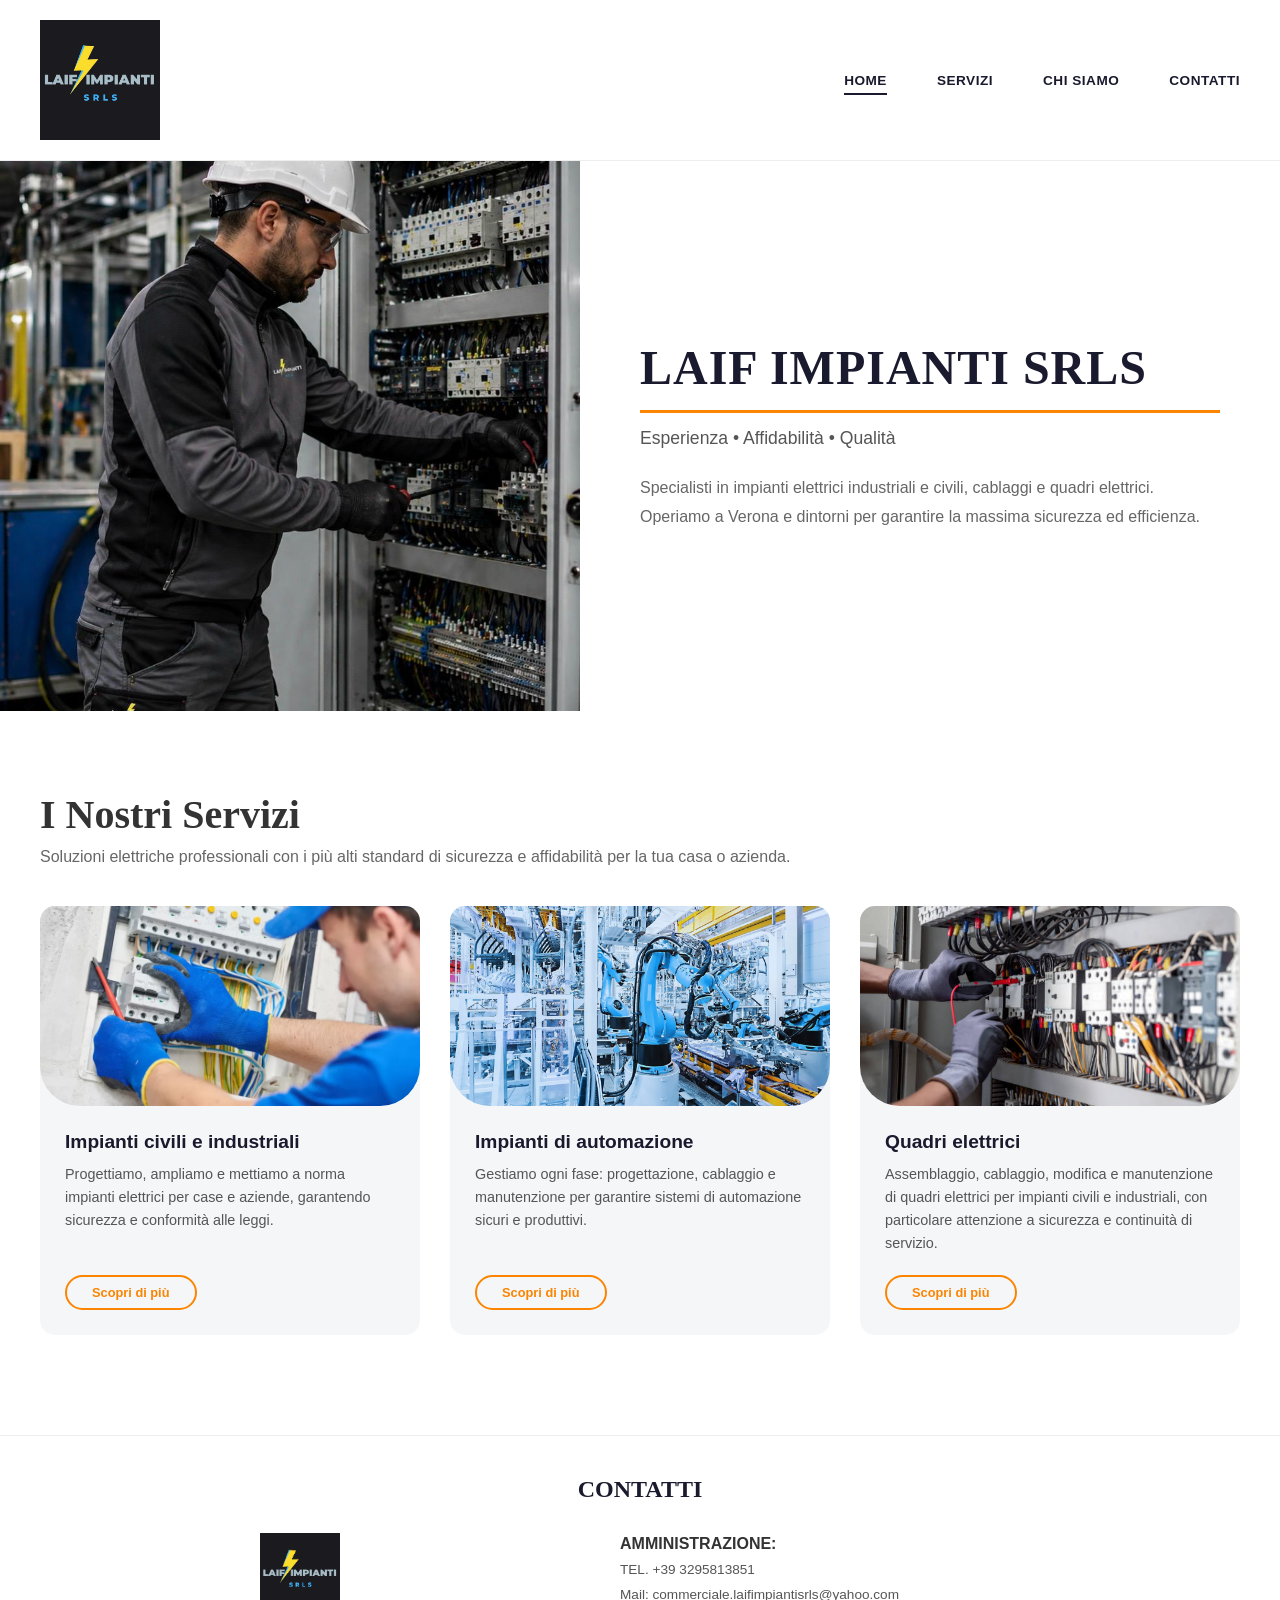
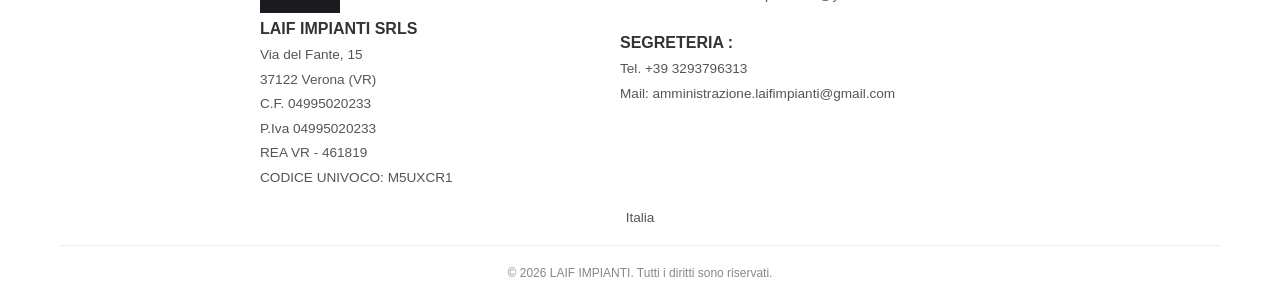
==== commit dbcfaff2: "Update index.html" ====
--- a/index.html
+++ b/index.html
@@ -12,7 +12,6 @@
 
         .container { max-width: 1200px; margin: 0 auto; padding: 0 20px; }
 
-        /* --- HEADER --- */
         header {
             display: flex; justify-content: space-between; align-items: center;
             padding: 20px 40px; border-bottom: 1px solid #eee;
@@ -26,7 +25,6 @@
         }
         nav a.active { border-bottom: 2px solid #1a1a2e; padding-bottom: 5px; }
 
-        /* --- HERO --- */
         .hero {
             display: flex; flex-wrap: wrap; width: 100%; margin-bottom: 60px;
         }
@@ -51,7 +49,6 @@
         }
         .hero-text p { color: #666; line-height: 1.8; font-size: 1rem; }
 
-        /* --- SERVIZI (riassunto) --- */
         .servizi-home { padding: 20px 0 60px; }
         .servizi-home h2 {
             font-family: 'Georgia', serif; font-size: 2.5rem; margin-bottom: 10px;
@@ -78,35 +75,95 @@
             margin-top: auto; align-self: flex-start;
         }
 
-        /* --- FOOTER CORRETTO --- */
+        /* --- FOOTER CORRETTO (allineato) --- */
         footer {
-            border-top: 1px solid #eee; padding: 40px 0 20px; font-size: 0.9rem; margin-top: 40px;
+            border-top: 1px solid #eee;
+            padding: 40px 0 20px;
+            font-size: 0.9rem;
+            margin-top: 40px;
             background: white;
         }
+
+        .footer-title {
+            text-align: center;
+            margin-bottom: 30px;
+        }
         .footer-title h3 {
-            font-family: 'Georgia', serif; font-size: 1.5rem; font-weight: 700;
-            color: #1a1a2e; margin-bottom: 25px; text-align: left;
-        }
+            font-family: 'Georgia', serif;
+            font-size: 1.5rem;
+            font-weight: 700;
+            color: #1a1a2e;
+            text-transform: uppercase;
+        }
+
         .footer-content {
-            display: flex; flex-wrap: wrap; justify-content: flex-start; gap: 60px; margin-bottom: 20px;
-        }
-        .footer-col-sede { flex: 0 0 280px; }
-        .footer-col-sede .footer-logo { width: 80px; height: auto; margin-bottom: 15px; }
-        .footer-col-sede h4 { font-size: 1rem; font-weight: 700; text-transform: uppercase; margin-bottom: 8px; }
-        .footer-col-sede p { font-size: 0.85rem; line-height: 1.6; color: #555; }
-
-        .footer-col-admin { flex: 1; min-width: 200px; }
-        .footer-col-admin h4 { font-size: 1rem; font-weight: 700; text-transform: uppercase; margin-bottom: 10px; }
-        .footer-col-admin p { font-size: 0.85rem; line-height: 1.6; color: #555; }
-
-        .footer-col-seg { flex: 1; min-width: 200px; }
-        .footer-col-seg h4 { font-size: 1rem; font-weight: 700; text-transform: uppercase; margin-bottom: 10px; }
-        .footer-col-seg p { font-size: 0.85rem; line-height: 1.6; color: #555; }
-
-        .footer-extra p { font-size: 0.85rem; color: #555; margin-bottom: 20px; }
-        .copyright { text-align: center; color: #888; font-size: 0.75rem; border-top: 1px solid #eee; padding-top: 20px; }
-
-        /* --- RESPONSIVE --- */
+            display: flex;
+            flex-wrap: wrap;
+            justify-content: center;
+            gap: 60px;
+            margin-bottom: 20px;
+        }
+
+        .footer-col-sede {
+            flex: 0 0 300px;
+            text-align: left;
+        }
+        .footer-col-sede .footer-logo {
+            width: 80px;
+            height: auto;
+            margin-bottom: 5px;
+            display: block;
+        }
+        .footer-col-sede h4 {
+            font-size: 1rem;
+            font-weight: 700;
+            margin-bottom: 5px;
+            text-transform: uppercase;
+            padding-top: 2px;
+        }
+        .footer-col-sede p {
+            font-size: 0.85rem;
+            line-height: 1.8;
+            color: #555;
+            margin-top: 5px;
+        }
+
+        .footer-col-dx {
+            flex: 0 0 400px;
+            text-align: left;
+        }
+        .footer-col-dx .block {
+            margin-bottom: 25px;
+        }
+        .footer-col-dx .block h4 {
+            font-size: 1rem;
+            font-weight: 700;
+            margin-bottom: 5px;
+            text-transform: uppercase;
+            padding-top: 2px;
+        }
+        .footer-col-dx .block p {
+            font-size: 0.85rem;
+            line-height: 1.8;
+            color: #555;
+        }
+
+        .footer-italia {
+            text-align: center;
+            font-size: 0.85rem;
+            color: #555;
+            margin-bottom: 20px;
+            margin-top: 10px;
+        }
+
+        .copyright {
+            text-align: center;
+            color: #888;
+            font-size: 0.75rem;
+            border-top: 1px solid #eee;
+            padding-top: 20px;
+        }
+
         @media (max-width: 768px) {
             header { flex-direction: column; gap: 15px; }
             nav ul { flex-wrap: wrap; justify-content: center; gap: 15px; }
@@ -114,8 +171,10 @@
             .hero-image { width: 100%; height: 300px; min-width: unset; }
             .hero-text { min-width: unset; padding: 40px 20px; }
             .hero-text h1 { font-size: 2rem; }
-            .footer-content { flex-direction: column; gap: 30px; }
-            .footer-col-sede { flex: unset; width: 100%; }
+            .footer-content { flex-direction: column; align-items: center; gap: 40px; }
+            .footer-col-sede { flex: unset; width: 100%; text-align: center; }
+            .footer-col-sede .footer-logo { margin: 0 auto 15px; }
+            .footer-col-dx { flex: unset; width: 100%; text-align: center; }
         }
     </style>
 </head>
@@ -134,7 +193,6 @@
     </header>
 
     <main>
-        <!-- HERO -->
         <section class="hero">
             <div class="hero-image"></div>
             <div class="hero-text">
@@ -144,7 +202,6 @@
             </div>
         </section>
 
-        <!-- SERVIZI -->
         <section class="servizi-home container">
             <h2>I Nostri Servizi</h2>
             <p class="sottotitolo">Soluzioni elettriche professionali con i più alti standard di sicurezza e affidabilità per la tua casa o azienda.</p>
@@ -191,31 +248,32 @@
                     <p>
                         Via del Fante, 15<br>
                         37122 Verona (VR)<br>
-                        C.F. 048950202323<br>
-                        P.Iva 049950202323<br>
+                        C.F. 04995020233<br>
+                        P.Iva 04995020233<br>
                         REA VR - 461819<br>
                         CODICE UNIVOCO: M5UXCR1
                     </p>
                 </div>
 
-                <div class="footer-col-admin">
-                    <h4>Amministrazione:</h4>
-                    <p>
-                        TEL. +39 3295813851<br>
-                        Mail: commerciale.laifimpiantisrls@yahoo.com
-                    </p>
-                </div>
-
-                <div class="footer-col-seg">
-                    <h4>Segreteria :</h4>
-                    <p>
-                        Tel. +39 3293796313<br>
-                        Mail: amministrazione.laifimpianti@gmail.com
-                    </p>
-                </div>
-            </div>
-
-            <div class="footer-extra">
+                <div class="footer-col-dx">
+                    <div class="block">
+                        <h4>Amministrazione:</h4>
+                        <p>
+                            TEL. +39 3295813851<br>
+                            Mail: commerciale.laifimpiantisrls@yahoo.com
+                        </p>
+                    </div>
+                    <div class="block">
+                        <h4>Segreteria :</h4>
+                        <p>
+                            Tel. +39 3293796313<br>
+                            Mail: amministrazione.laifimpianti@gmail.com
+                        </p>
+                    </div>
+                </div>
+            </div>
+
+            <div class="footer-italia">
                 <p>Italia</p>
             </div>
 
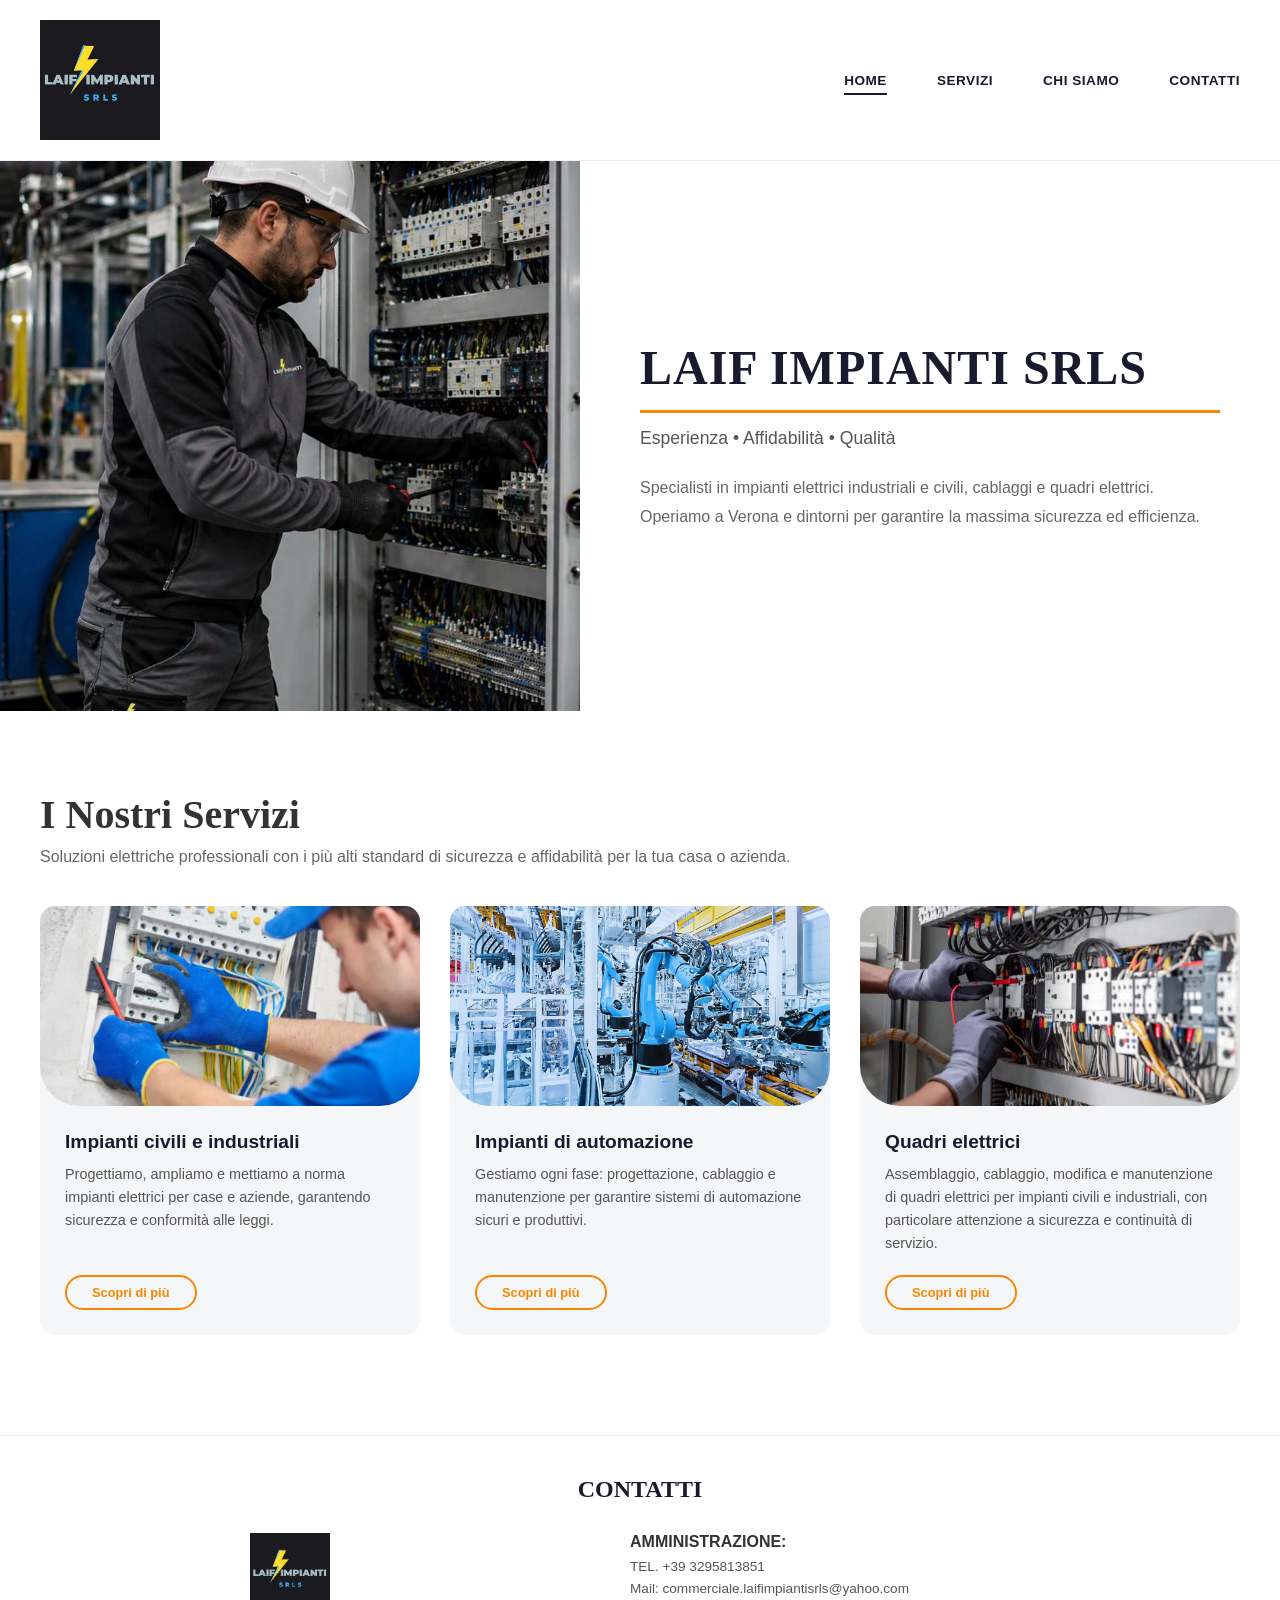
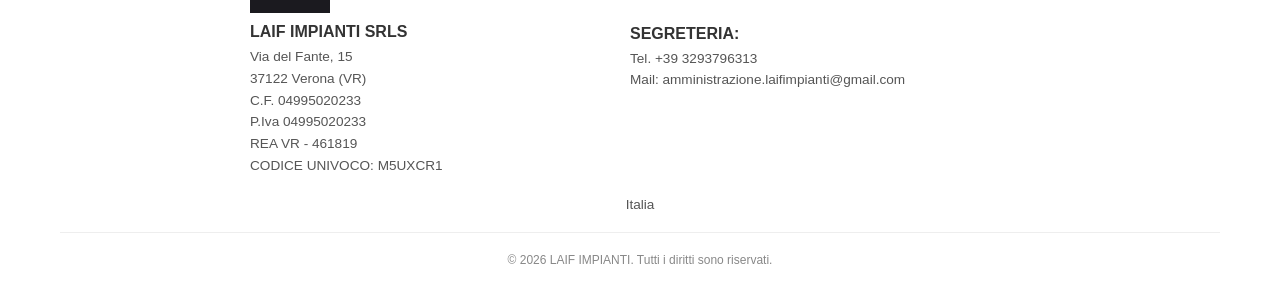
==== commit 1d002a46: "Update index.html" ====
--- a/index.html
+++ b/index.html
@@ -75,7 +75,7 @@
             margin-top: auto; align-self: flex-start;
         }
 
-        /* --- FOOTER CORRETTO (allineato) --- */
+        /* --- FOOTER CORRETTO (identico allo screenshot) --- */
         footer {
             border-top: 1px solid #eee;
             padding: 40px 0 20px;
@@ -100,7 +100,7 @@
             display: flex;
             flex-wrap: wrap;
             justify-content: center;
-            gap: 60px;
+            gap: 80px;
             margin-bottom: 20px;
         }
 
@@ -111,40 +111,39 @@
         .footer-col-sede .footer-logo {
             width: 80px;
             height: auto;
-            margin-bottom: 5px;
             display: block;
+            margin-bottom: 10px;
         }
         .footer-col-sede h4 {
             font-size: 1rem;
             font-weight: 700;
             margin-bottom: 5px;
             text-transform: uppercase;
-            padding-top: 2px;
         }
         .footer-col-sede p {
             font-size: 0.85rem;
-            line-height: 1.8;
+            line-height: 1.6;
             color: #555;
-            margin-top: 5px;
+            margin-top: 0;
         }
 
         .footer-col-dx {
             flex: 0 0 400px;
             text-align: left;
-        }
-        .footer-col-dx .block {
-            margin-bottom: 25px;
-        }
+            display: flex;
+            flex-direction: column;
+            gap: 25px;
+        }
+
         .footer-col-dx .block h4 {
             font-size: 1rem;
             font-weight: 700;
             margin-bottom: 5px;
             text-transform: uppercase;
-            padding-top: 2px;
         }
         .footer-col-dx .block p {
             font-size: 0.85rem;
-            line-height: 1.8;
+            line-height: 1.6;
             color: #555;
         }
 
@@ -173,7 +172,7 @@
             .hero-text h1 { font-size: 2rem; }
             .footer-content { flex-direction: column; align-items: center; gap: 40px; }
             .footer-col-sede { flex: unset; width: 100%; text-align: center; }
-            .footer-col-sede .footer-logo { margin: 0 auto 15px; }
+            .footer-col-sede .footer-logo { margin: 0 auto 10px; }
             .footer-col-dx { flex: unset; width: 100%; text-align: center; }
         }
     </style>
@@ -242,6 +241,7 @@
             </div>
 
             <div class="footer-content">
+                <!-- Colonna SINISTRA -->
                 <div class="footer-col-sede">
                     <img src="logo-laif.png" alt="Logo LAIF IMPIANTI" class="footer-logo">
                     <h4>LAIF IMPIANTI SRLS</h4>
@@ -255,6 +255,7 @@
                     </p>
                 </div>
 
+                <!-- Colonna DESTRA -->
                 <div class="footer-col-dx">
                     <div class="block">
                         <h4>Amministrazione:</h4>
@@ -264,7 +265,7 @@
                         </p>
                     </div>
                     <div class="block">
-                        <h4>Segreteria :</h4>
+                        <h4>Segreteria:</h4>
                         <p>
                             Tel. +39 3293796313<br>
                             Mail: amministrazione.laifimpianti@gmail.com
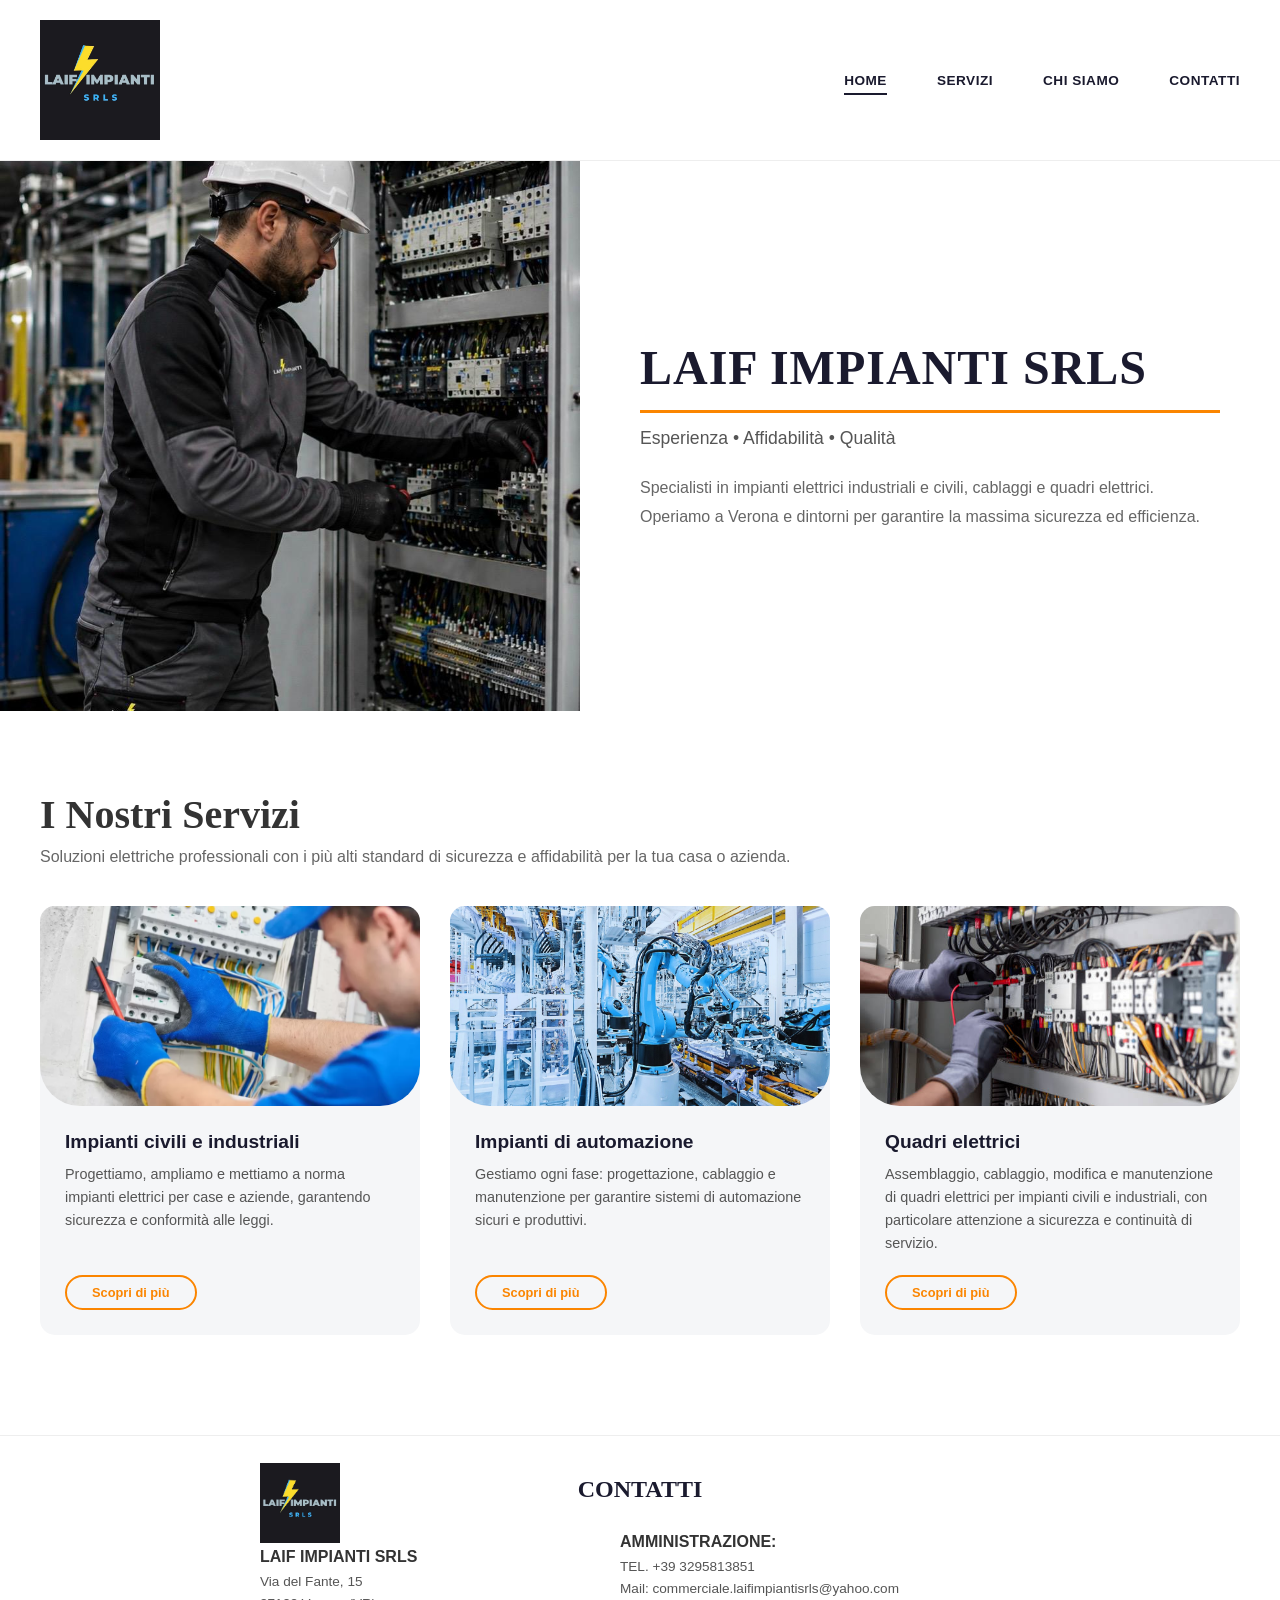
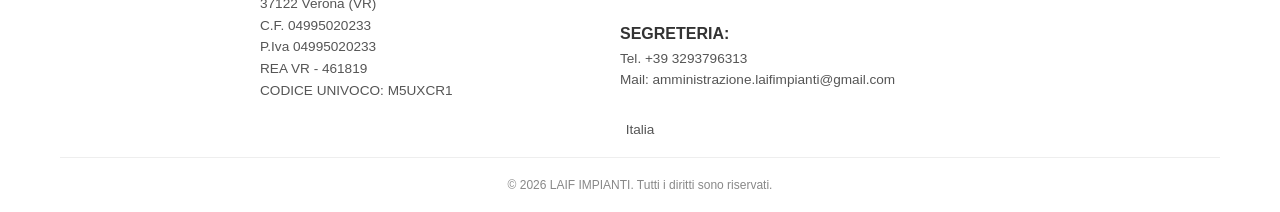
==== commit 63594ade: "Update index.html" ====
--- a/index.html
+++ b/index.html
@@ -75,7 +75,7 @@
             margin-top: auto; align-self: flex-start;
         }
 
-        /* --- FOOTER CORRETTO (identico allo screenshot) --- */
+        /* --- FOOTER CORRETTO (definitivo) --- */
         footer {
             border-top: 1px solid #eee;
             padding: 40px 0 20px;
@@ -100,19 +100,22 @@
             display: flex;
             flex-wrap: wrap;
             justify-content: center;
-            gap: 80px;
+            gap: 60px;
             margin-bottom: 20px;
         }
 
+        /* Colonna SINISTRA con margine negativo */
         .footer-col-sede {
             flex: 0 0 300px;
             text-align: left;
+            /* Sposta tutta la colonna verso l'alto per annullare il logo */
+            margin-top: -70px;
         }
         .footer-col-sede .footer-logo {
             width: 80px;
             height: auto;
             display: block;
-            margin-bottom: 10px;
+            margin-bottom: 5px;
         }
         .footer-col-sede h4 {
             font-size: 1rem;
@@ -127,6 +130,7 @@
             margin-top: 0;
         }
 
+        /* Colonna DESTRA */
         .footer-col-dx {
             flex: 0 0 400px;
             text-align: left;
@@ -134,7 +138,6 @@
             flex-direction: column;
             gap: 25px;
         }
-
         .footer-col-dx .block h4 {
             font-size: 1rem;
             font-weight: 700;
@@ -171,8 +174,7 @@
             .hero-text { min-width: unset; padding: 40px 20px; }
             .hero-text h1 { font-size: 2rem; }
             .footer-content { flex-direction: column; align-items: center; gap: 40px; }
-            .footer-col-sede { flex: unset; width: 100%; text-align: center; }
-            .footer-col-sede .footer-logo { margin: 0 auto 10px; }
+            .footer-col-sede { margin-top: 0; flex: unset; width: 100%; text-align: center; }
             .footer-col-dx { flex: unset; width: 100%; text-align: center; }
         }
     </style>
@@ -258,14 +260,14 @@
                 <!-- Colonna DESTRA -->
                 <div class="footer-col-dx">
                     <div class="block">
-                        <h4>Amministrazione:</h4>
+                        <h4>AMMINISTRAZIONE:</h4>
                         <p>
                             TEL. +39 3295813851<br>
                             Mail: commerciale.laifimpiantisrls@yahoo.com
                         </p>
                     </div>
                     <div class="block">
-                        <h4>Segreteria:</h4>
+                        <h4>SEGRETERIA:</h4>
                         <p>
                             Tel. +39 3293796313<br>
                             Mail: amministrazione.laifimpianti@gmail.com
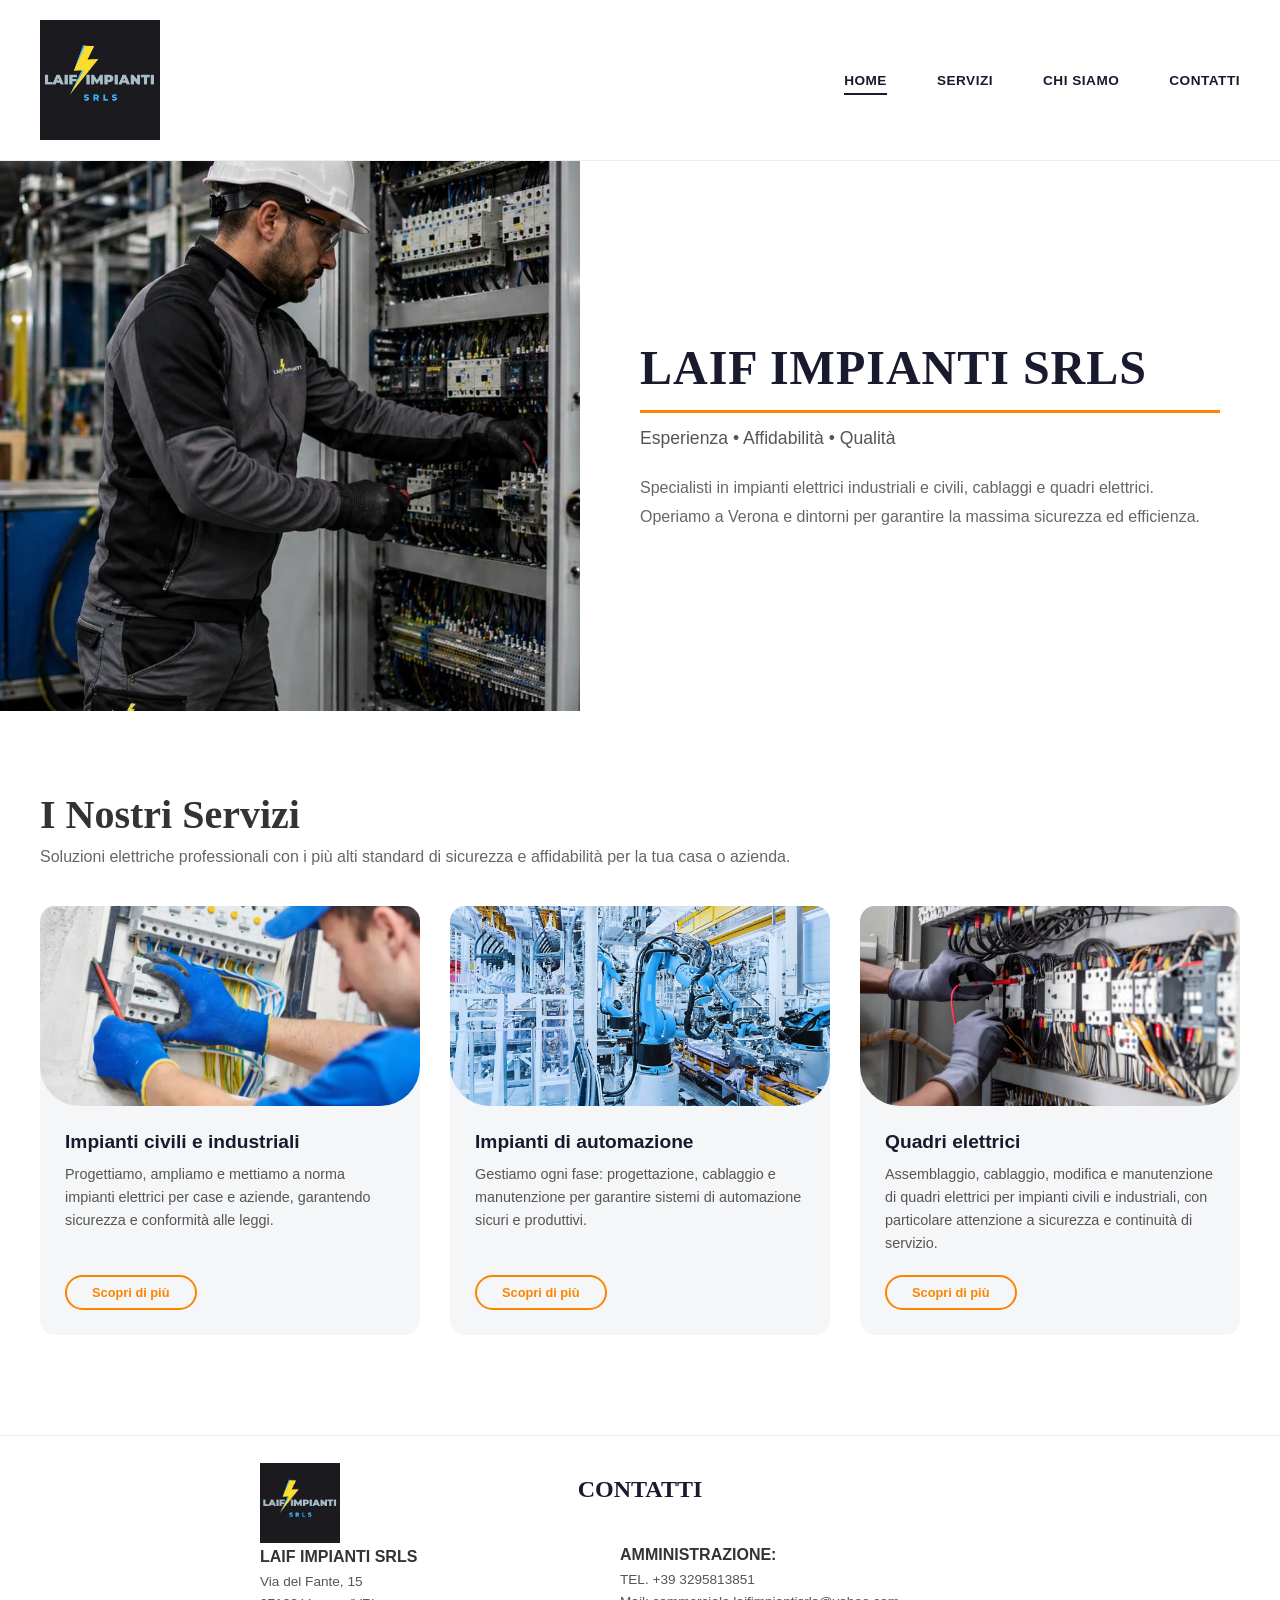
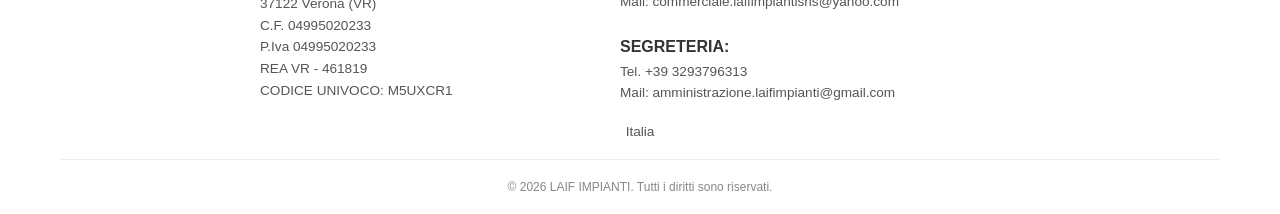
==== commit faa3f0db: "Update index.html" ====
--- a/index.html
+++ b/index.html
@@ -75,7 +75,7 @@
             margin-top: auto; align-self: flex-start;
         }
 
-        /* --- FOOTER CORRETTO (definitivo) --- */
+        /* --- FOOTER CORRETTO (allineato) --- */
         footer {
             border-top: 1px solid #eee;
             padding: 40px 0 20px;
@@ -104,11 +104,10 @@
             margin-bottom: 20px;
         }
 
-        /* Colonna SINISTRA con margine negativo */
+        /* Colonna SINISTRA (LAIF IMPIANTI nella posizione corretta) */
         .footer-col-sede {
             flex: 0 0 300px;
             text-align: left;
-            /* Sposta tutta la colonna verso l'alto per annullare il logo */
             margin-top: -70px;
         }
         .footer-col-sede .footer-logo {
@@ -127,16 +126,17 @@
             font-size: 0.85rem;
             line-height: 1.6;
             color: #555;
-            margin-top: 0;
-        }
-
-        /* Colonna DESTRA */
+        }
+
+        /* Colonna DESTRA (AMMINISTRAZIONE allineata) */
         .footer-col-dx {
             flex: 0 0 400px;
             text-align: left;
             display: flex;
             flex-direction: column;
             gap: 25px;
+            /* Regolazione precisa: abbassa leggermente AMMINISTRAZIONE */
+            padding-top: 13px;  /* Prova 13px, se non basta aumenta a 15px o 18px */
         }
         .footer-col-dx .block h4 {
             font-size: 1rem;
@@ -175,7 +175,7 @@
             .hero-text h1 { font-size: 2rem; }
             .footer-content { flex-direction: column; align-items: center; gap: 40px; }
             .footer-col-sede { margin-top: 0; flex: unset; width: 100%; text-align: center; }
-            .footer-col-dx { flex: unset; width: 100%; text-align: center; }
+            .footer-col-dx { padding-top: 0; flex: unset; width: 100%; text-align: center; }
         }
     </style>
 </head>
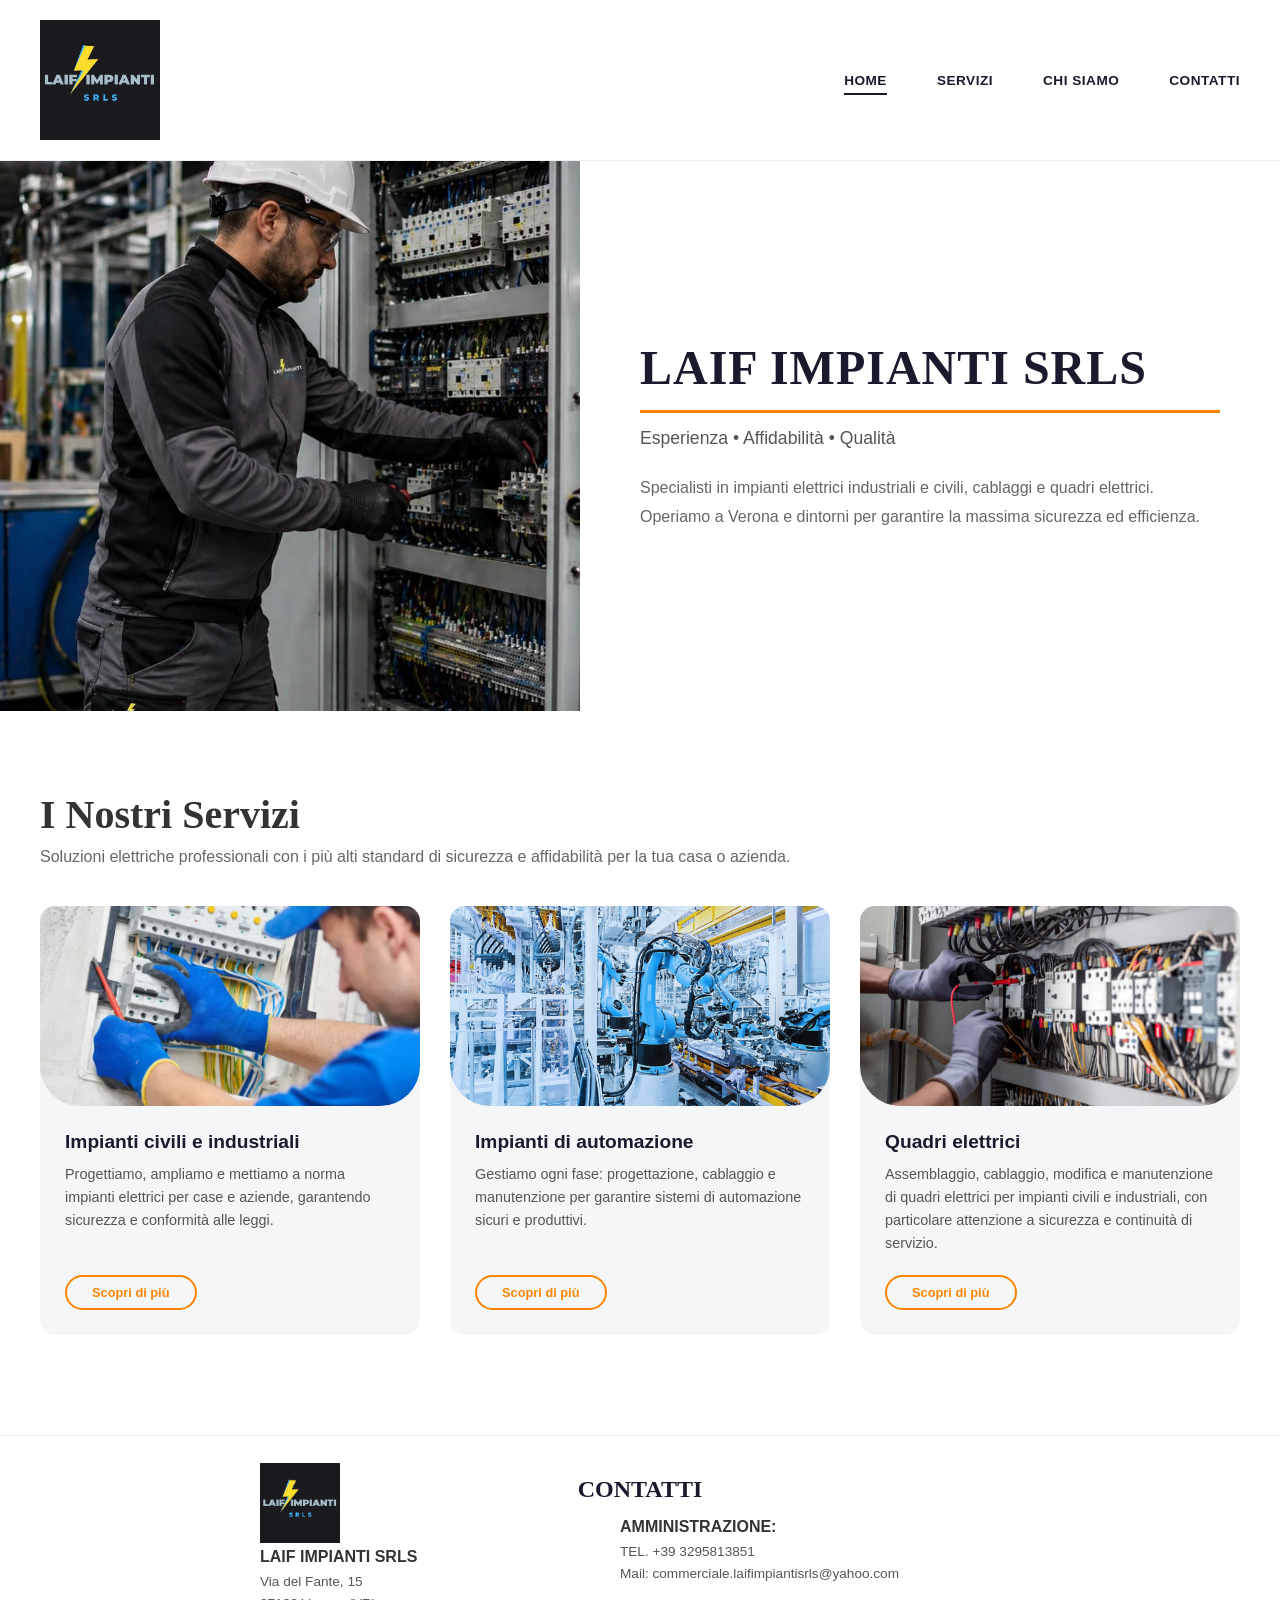
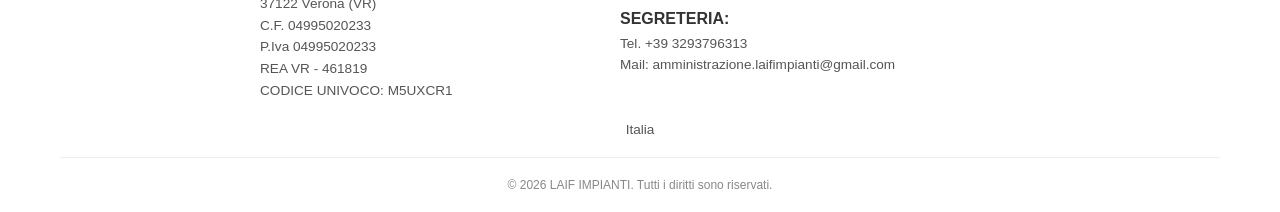
==== commit d071794c: "Update index.html" ====
--- a/index.html
+++ b/index.html
@@ -75,7 +75,7 @@
             margin-top: auto; align-self: flex-start;
         }
 
-        /* --- FOOTER CORRETTO (allineato) --- */
+        /* --- FOOTER CORRETTO (colonna destra alzata -15px) --- */
         footer {
             border-top: 1px solid #eee;
             padding: 40px 0 20px;
@@ -104,7 +104,7 @@
             margin-bottom: 20px;
         }
 
-        /* Colonna SINISTRA (LAIF IMPIANTI nella posizione corretta) */
+        /* Colonna SINISTRA */
         .footer-col-sede {
             flex: 0 0 300px;
             text-align: left;
@@ -128,15 +128,15 @@
             color: #555;
         }
 
-        /* Colonna DESTRA (AMMINISTRAZIONE allineata) */
+        /* Colonna DESTRA - alzata con -15px */
         .footer-col-dx {
             flex: 0 0 400px;
             text-align: left;
             display: flex;
             flex-direction: column;
             gap: 25px;
-            /* Regolazione precisa: abbassa leggermente AMMINISTRAZIONE */
-            padding-top: 13px;  /* Prova 13px, se non basta aumenta a 15px o 18px */
+            padding-top: 0;
+            margin-top: -15px;  /* Alzata di 15 pixel */
         }
         .footer-col-dx .block h4 {
             font-size: 1rem;
@@ -175,7 +175,7 @@
             .hero-text h1 { font-size: 2rem; }
             .footer-content { flex-direction: column; align-items: center; gap: 40px; }
             .footer-col-sede { margin-top: 0; flex: unset; width: 100%; text-align: center; }
-            .footer-col-dx { padding-top: 0; flex: unset; width: 100%; text-align: center; }
+            .footer-col-dx { margin-top: 0; flex: unset; width: 100%; text-align: center; }
         }
     </style>
 </head>
@@ -257,7 +257,7 @@
                     </p>
                 </div>
 
-                <!-- Colonna DESTRA -->
+                <!-- Colonna DESTRA - alzata -->
                 <div class="footer-col-dx">
                     <div class="block">
                         <h4>AMMINISTRAZIONE:</h4>
